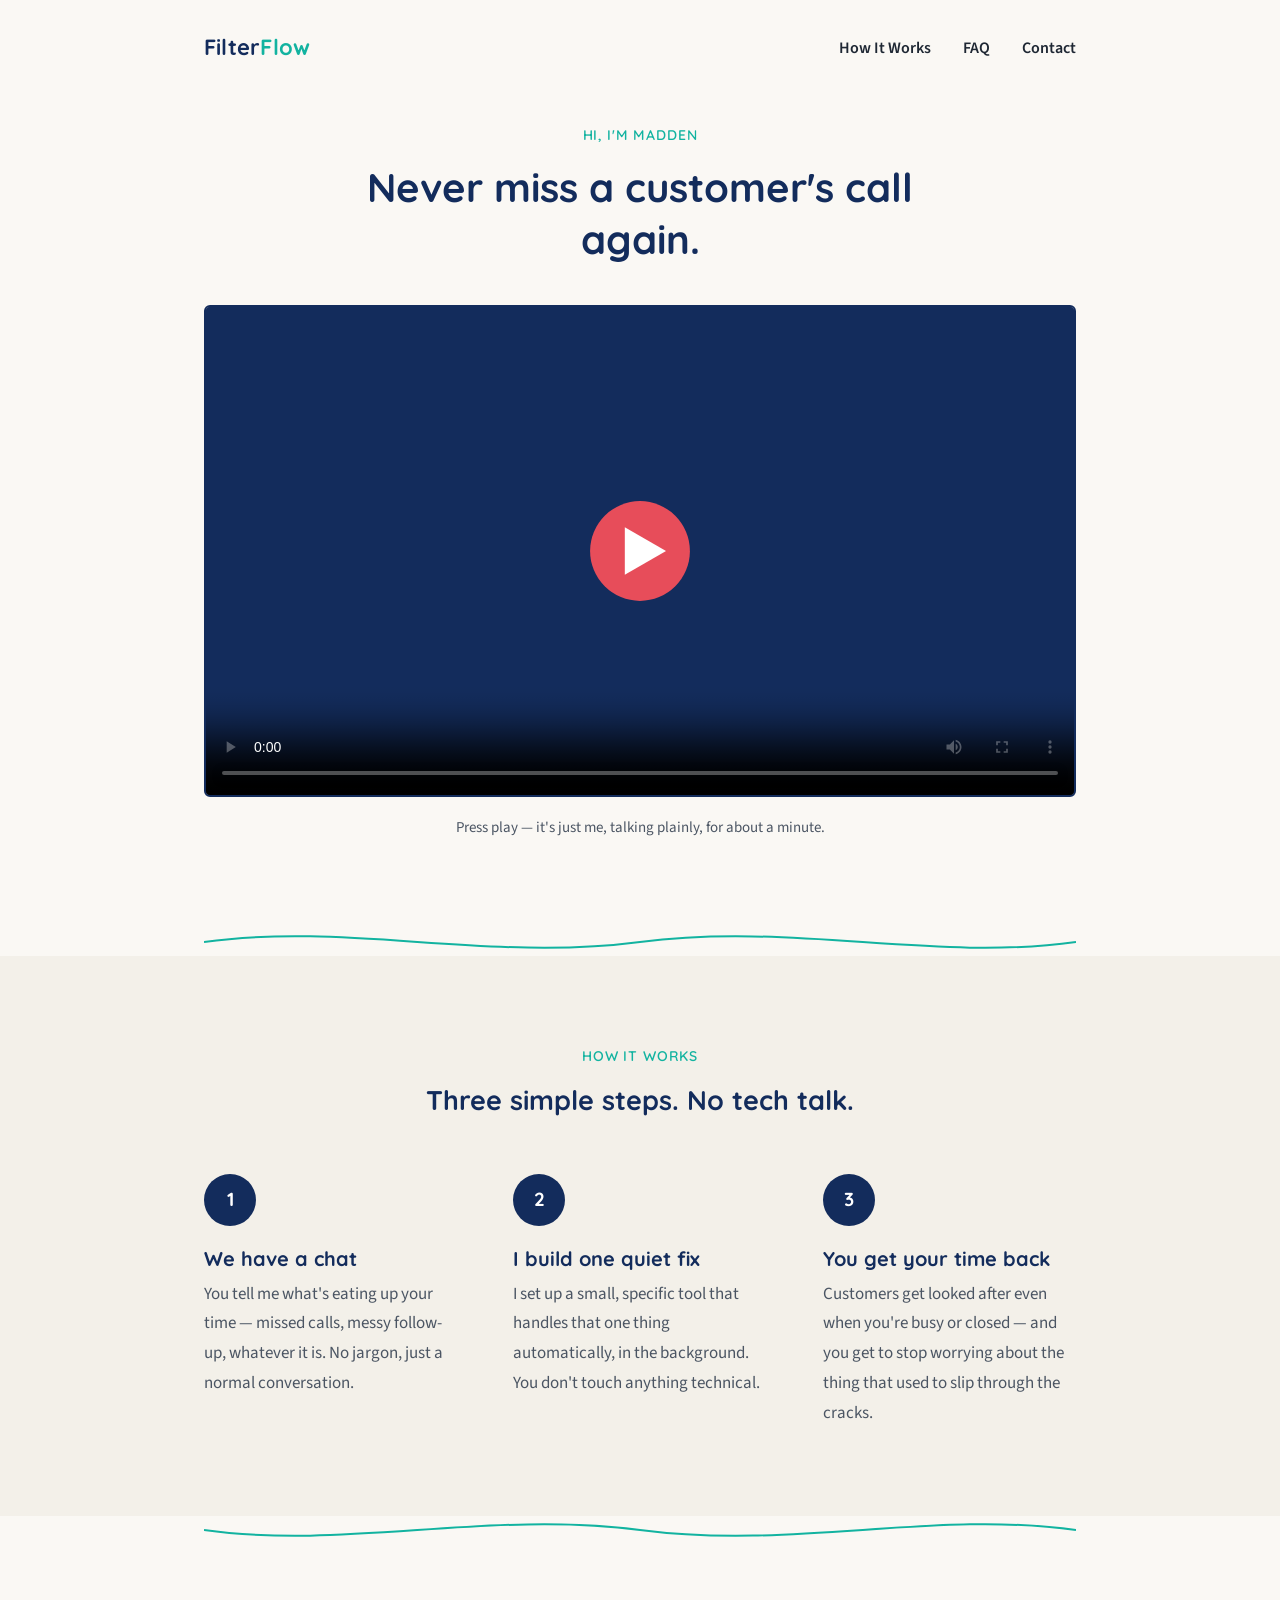
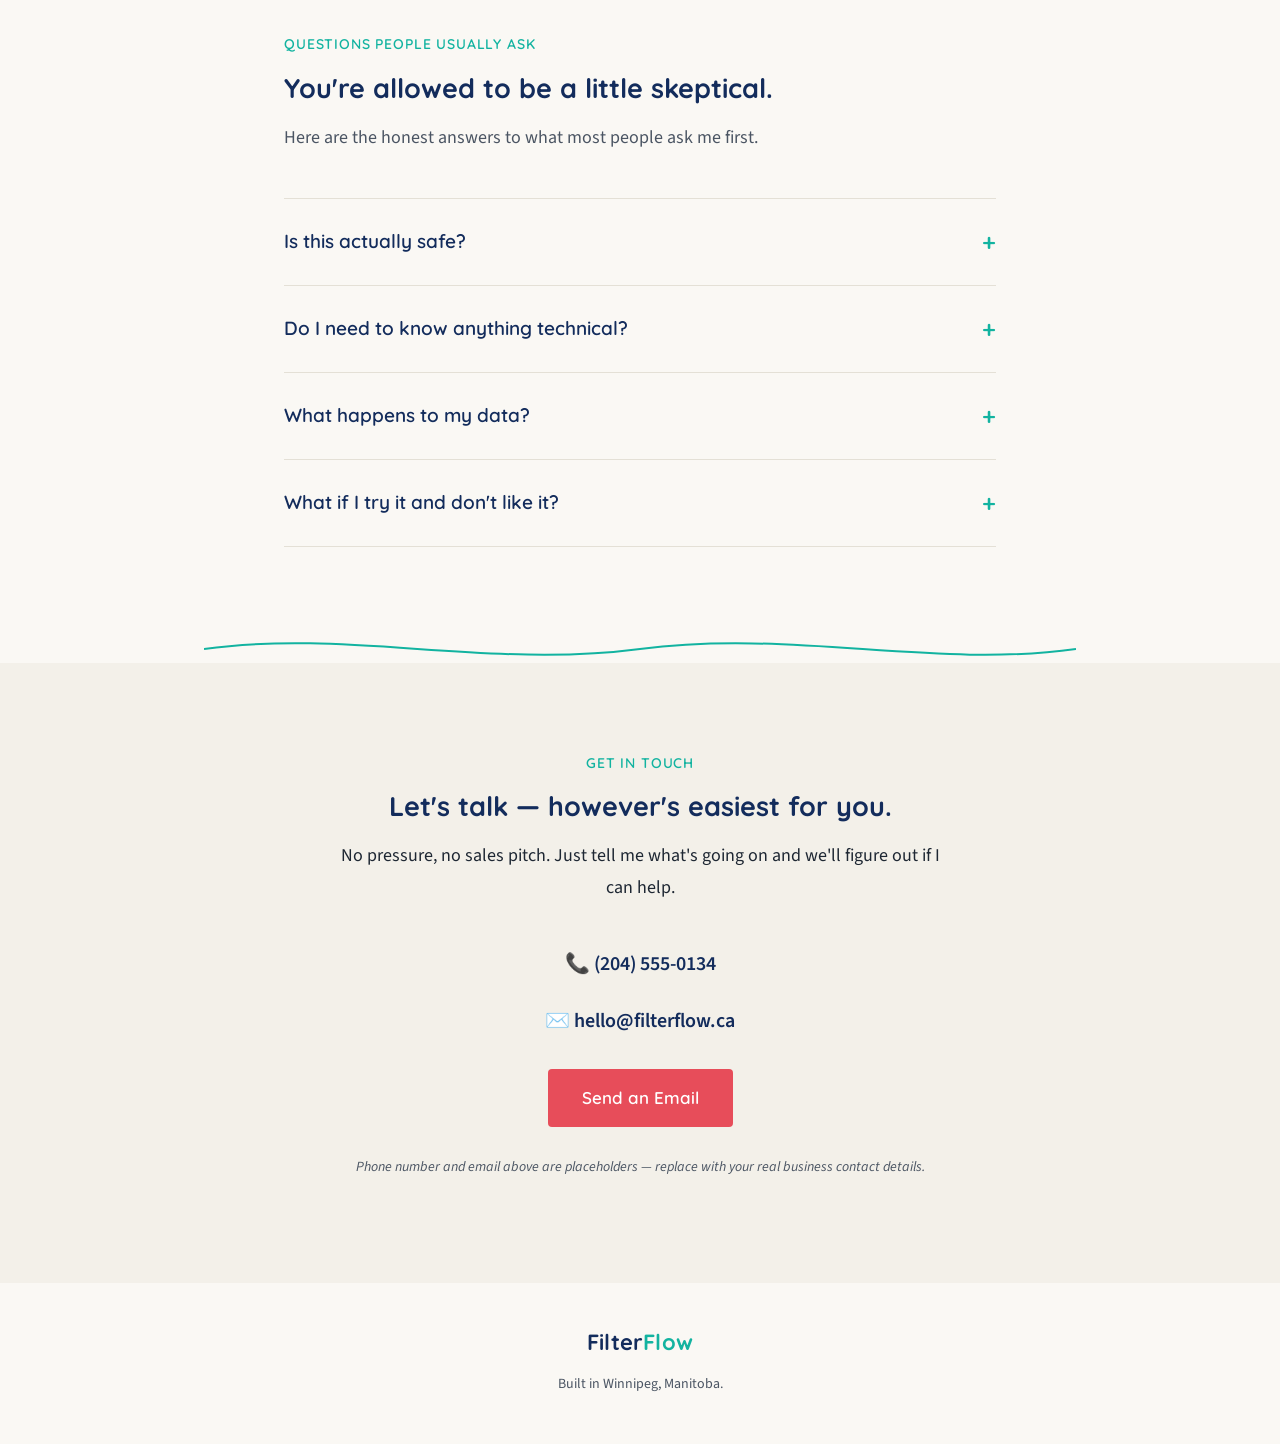
==== index.html @ ca83e56f "Add one-page FilterFlow site: calm, video-led hero, how-it-works, FAQ, contact Co-Authored-By: Claud" ====
<!doctype html>
<html lang="en">
<head>
<meta charset="UTF-8" />
<meta name="viewport" content="width=device-width, initial-scale=1.0" />
<title>FilterFlow — Simple help for busy small businesses</title>
<meta name="description" content="FilterFlow helps small local businesses stop missing calls and messages, without needing to know anything technical." />

<link rel="preconnect" href="https://fonts.googleapis.com">
<link rel="preconnect" href="https://fonts.gstatic.com" crossorigin>
<link href="https://fonts.googleapis.com/css2?family=Quicksand:wght@500;600;700&family=Source+Sans+3:wght@400;600&display=swap" rel="stylesheet">

<style>
  :root {
    --navy: #132C5C;
    --teal: #12B3A0;
    --coral: #E74D5A;
    --paper: #FAF8F4;
    --paper-alt: #F3F0E9;
    --ink: #1E2733;
    --ink-soft: #4B5563;
    --border: #E4E0D6;
    --max: 760px;
    --max-wide: 920px;
  }

  * { box-sizing: border-box; }

  html { scroll-behavior: smooth; }

  body {
    margin: 0;
    background: var(--paper);
    color: var(--ink);
    font-family: 'Source Sans 3', sans-serif;
    font-size: 18px;
    line-height: 1.75;
    -webkit-font-smoothing: antialiased;
  }

  h1, h2, h3 {
    font-family: 'Quicksand', sans-serif;
    color: var(--navy);
    margin: 0 0 0.6em 0;
    line-height: 1.3;
  }

  p { margin: 0 0 1.1em 0; max-width: 620px; }

  a { color: var(--teal); text-decoration: none; }
  a:hover { text-decoration: underline; }

  img, video { max-width: 100%; display: block; }

  /* ---------- Layout helpers ---------- */

  .wrap {
    max-width: var(--max);
    margin: 0 auto;
    padding: 0 24px;
  }

  .wrap-wide {
    max-width: var(--max-wide);
    margin: 0 auto;
    padding: 0 24px;
  }

  section {
    padding: 88px 0;
  }

  .center { text-align: center; }
  .center p { margin-left: auto; margin-right: auto; }

  .kicker {
    font-family: 'Quicksand', sans-serif;
    font-weight: 600;
    letter-spacing: 0.06em;
    text-transform: uppercase;
    font-size: 14px;
    color: var(--teal);
    margin-bottom: 14px;
    display: block;
  }

  /* ---------- Divider motif: a thin flowing line, echoing the brand ---------- */

  .flow-divider {
    display: block;
    width: 100%;
    height: 28px;
    margin: 0;
  }

  /* ---------- Header / Nav ---------- */

  header {
    padding: 28px 0 0;
  }

  .nav-row {
    display: flex;
    align-items: center;
    justify-content: space-between;
    flex-wrap: wrap;
    gap: 16px;
    max-width: var(--max-wide);
    margin: 0 auto;
    padding: 0 24px;
  }

  .wordmark {
    font-family: 'Quicksand', sans-serif;
    font-weight: 700;
    font-size: 22px;
    letter-spacing: 0.01em;
  }
  .wordmark span:first-child { color: var(--navy); }
  .wordmark span:last-child { color: var(--teal); }

  nav ul {
    list-style: none;
    display: flex;
    gap: 32px;
    margin: 0;
    padding: 0;
    flex-wrap: wrap;
  }

  nav a {
    color: var(--ink);
    font-weight: 600;
    font-size: 16px;
  }
  nav a:hover { color: var(--teal); text-decoration: none; }

  /* ---------- Hero ---------- */

  .hero {
    padding-top: 56px;
    padding-bottom: 70px;
  }

  .hero .kicker { display: block; text-align: center; }

  .hero h1 {
    text-align: center;
    font-size: 40px;
    max-width: 640px;
    margin: 0 auto 40px;
  }

  .video-frame {
    max-width: var(--max-wide);
    margin: 0 auto;
    border: 2px solid var(--navy);
    border-radius: 6px;
    overflow: hidden;
    background: var(--navy);
  }

  .video-frame video {
    width: 100%;
    aspect-ratio: 16 / 9;
    background: var(--navy);
    display: block;
  }

  .video-caption {
    text-align: center;
    font-size: 15px;
    color: var(--ink-soft);
    margin-top: 18px;
  }

  /* ---------- How it works ---------- */

  .steps {
    display: flex;
    gap: 56px;
    margin-top: 56px;
    flex-wrap: wrap;
    justify-content: center;
  }

  .step {
    flex: 1 1 220px;
    max-width: 260px;
    text-align: left;
  }

  .step-num {
    width: 52px;
    height: 52px;
    border-radius: 50%;
    background: var(--navy);
    color: #fff;
    font-family: 'Quicksand', sans-serif;
    font-weight: 700;
    font-size: 19px;
    display: flex;
    align-items: center;
    justify-content: center;
    margin-bottom: 20px;
  }

  .step h3 {
    font-size: 20px;
    margin-bottom: 8px;
  }

  .step p {
    font-size: 17px;
    color: var(--ink-soft);
    margin: 0;
  }

  /* ---------- FAQ ---------- */

  .faq-list {
    margin-top: 44px;
  }

  details {
    border-bottom: 1px solid var(--border);
    padding: 22px 0;
  }

  details:first-child {
    border-top: 1px solid var(--border);
  }

  summary {
    font-family: 'Quicksand', sans-serif;
    font-weight: 600;
    font-size: 19px;
    color: var(--navy);
    cursor: pointer;
    list-style: none;
    display: flex;
    align-items: center;
    justify-content: space-between;
    gap: 16px;
  }

  summary::-webkit-details-marker { display: none; }

  summary .plus {
    font-size: 24px;
    color: var(--teal);
    font-weight: 600;
    flex-shrink: 0;
    transition: transform 0.2s ease;
  }

  details[open] summary .plus { transform: rotate(45deg); }

  details p {
    margin-top: 14px;
    color: var(--ink-soft);
    max-width: 640px;
  }

  /* ---------- Contact ---------- */

  .contact-box {
    margin-top: 44px;
    display: flex;
    flex-direction: column;
    gap: 22px;
    align-items: center;
    text-align: center;
  }

  .contact-line {
    font-size: 20px;
    font-weight: 600;
    color: var(--navy);
  }

  .contact-line a { color: var(--navy); }
  .contact-line a:hover { color: var(--teal); }

  .btn {
    display: inline-block;
    background: var(--coral);
    color: #fff;
    font-family: 'Quicksand', sans-serif;
    font-weight: 600;
    font-size: 17px;
    padding: 14px 34px;
    border-radius: 4px;
    margin-top: 8px;
  }
  .btn:hover {
    background: #d43e4e;
    text-decoration: none;
  }

  .placeholder-note {
    font-size: 14px;
    color: var(--ink-soft);
    margin-top: 6px;
    font-style: italic;
  }

  /* ---------- Section background alternation (subtle, flat, no shadow) ---------- */

  .bg-alt { background: var(--paper-alt); }

  /* ---------- Footer ---------- */

  footer {
    padding: 40px 0 48px;
    text-align: center;
    font-size: 14px;
    color: var(--ink-soft);
  }

  /* ---------- Responsive ---------- */

  @media (max-width: 640px) {
    section { padding: 64px 0; }
    .hero h1 { font-size: 30px; }
    .steps { gap: 40px; }
    body { font-size: 17px; }
  }
</style>
</head>
<body>

<header>
  <div class="nav-row">
    <div class="wordmark"><span>Filter</span><span>Flow</span></div>
    <nav aria-label="Main">
      <ul>
        <li><a href="#how-it-works">How It Works</a></li>
        <li><a href="#faq">FAQ</a></li>
        <li><a href="#contact">Contact</a></li>
      </ul>
    </nav>
  </div>
</header>

<!-- ============ HERO ============ -->
<section class="hero">
  <div class="wrap-wide center">
    <span class="kicker">Hi, I'm Madden</span>
    <h1>Never miss a customer's call again.</h1>

    <div class="video-frame">
      <!--
        PLACEHOLDER VIDEO — replace src="" below with your real video file
        (or an embed) once it's ready. User-initiated only: controls are on,
        autoplay is intentionally left off per the brief.
      -->
      <video controls preload="metadata" poster="data:image/svg+xml,%3Csvg xmlns='http://www.w3.org/2000/svg' width='800' height='450' viewBox='0 0 800 450'%3E%3Crect width='800' height='450' fill='%23132C5C'/%3E%3Ccircle cx='400' cy='225' r='46' fill='%23E74D5A'/%3E%3Cpolygon points='386,203 386,247 424,225' fill='white'/%3E%3C/svg%3E">
        <source src="" type="video/mp4">
        Your browser doesn't support embedded video — you can still reach us using the contact info below.
      </video>
    </div>
    <p class="video-caption">Press play — it's just me, talking plainly, for about a minute.</p>
  </div>
</section>

<div class="wrap-wide">
  <svg class="flow-divider" viewBox="0 0 920 28" preserveAspectRatio="none" aria-hidden="true">
    <path d="M0,14 C 150,-6 300,34 460,14 C 620,-6 770,34 920,14" fill="none" stroke="#12B3A0" stroke-width="2"/>
  </svg>
</div>

<!-- ============ HOW IT WORKS ============ -->
<section id="how-it-works" class="bg-alt">
  <div class="wrap center">
    <span class="kicker">How It Works</span>
    <h2>Three simple steps. No tech talk.</h2>
  </div>

  <div class="wrap-wide">
    <div class="steps">
      <div class="step">
        <div class="step-num">1</div>
        <h3>We have a chat</h3>
        <p>You tell me what's eating up your time — missed calls, messy follow-up, whatever it is. No jargon, just a normal conversation.</p>
      </div>
      <div class="step">
        <div class="step-num">2</div>
        <h3>I build one quiet fix</h3>
        <p>I set up a small, specific tool that handles that one thing automatically, in the background. You don't touch anything technical.</p>
      </div>
      <div class="step">
        <div class="step-num">3</div>
        <h3>You get your time back</h3>
        <p>Customers get looked after even when you're busy or closed — and you get to stop worrying about the thing that used to slip through the cracks.</p>
      </div>
    </div>
  </div>
</section>

<div class="wrap-wide">
  <svg class="flow-divider" viewBox="0 0 920 28" preserveAspectRatio="none" aria-hidden="true">
    <path d="M0,14 C 150,34 300,-6 460,14 C 620,34 770,-6 920,14" fill="none" stroke="#12B3A0" stroke-width="2"/>
  </svg>
</div>

<!-- ============ FAQ ============ -->
<section id="faq">
  <div class="wrap">
    <span class="kicker">Questions People Usually Ask</span>
    <h2>You're allowed to be a little skeptical.</h2>
    <p style="color: var(--ink-soft);">Here are the honest answers to what most people ask me first.</p>

    <div class="faq-list">
      <details>
        <summary>Is this actually safe?<span class="plus">+</span></summary>
        <p>Yes. Anything that connects to one of your accounts uses that company's own official login screen — the same one you'd see anywhere else. I never see or hold your password, and you can disconnect it yourself, anytime, with one click.</p>
      </details>

      <details>
        <summary>Do I need to know anything technical?<span class="plus">+</span></summary>
        <p>No. You won't need to learn any new software or touch a single setting after we set things up. If anything ever needs your attention, I'll explain it in plain language — no acronyms, no assumed knowledge.</p>
      </details>

      <details>
        <summary>What happens to my data?<span class="plus">+</span></summary>
        <p>Whatever we set up only ever looks at the one thing it's built for — like a single inbox folder or a call log — never your whole account or unrelated files. Before we connect anything, we'll look at exactly what it's asking for permission to do, together.</p>
      </details>

      <details>
        <summary>What if I try it and don't like it?<span class="plus">+</span></summary>
        <p>Then we turn it off. Nothing here locks you in, and disconnecting anything is always just as easy as connecting it was in the first place.</p>
      </details>
    </div>
  </div>
</section>

<div class="wrap-wide">
  <svg class="flow-divider" viewBox="0 0 920 28" preserveAspectRatio="none" aria-hidden="true">
    <path d="M0,14 C 150,-6 300,34 460,14 C 620,-6 770,34 920,14" fill="none" stroke="#12B3A0" stroke-width="2"/>
  </svg>
</div>

<!-- ============ CONTACT ============ -->
<section id="contact" class="bg-alt">
  <div class="wrap center">
    <span class="kicker">Get In Touch</span>
    <h2>Let's talk — however's easiest for you.</h2>
    <p style="margin-left:auto;margin-right:auto;">No pressure, no sales pitch. Just tell me what's going on and we'll figure out if I can help.</p>

    <div class="contact-box">
      <!-- PLACEHOLDER CONTACT INFO — swap for your real business email/phone before publishing -->
      <div class="contact-line">📞 <a href="tel:+12045550134">(204) 555-0134</a></div>
      <div class="contact-line">✉️ <a href="mailto:hello@filterflow.ca">hello@filterflow.ca</a></div>

      <a class="btn" href="mailto:hello@filterflow.ca">Send an Email</a>
      <p class="placeholder-note">Phone number and email above are placeholders — replace with your real business contact details.</p>
    </div>
  </div>
</section>

<footer>
  <div class="wordmark" style="justify-content:center; display:inline-flex;"><span>Filter</span><span>Flow</span></div>
  <p style="max-width:none; margin: 10px 0 0;">Built in Winnipeg, Manitoba.</p>
</footer>

</body>
</html>
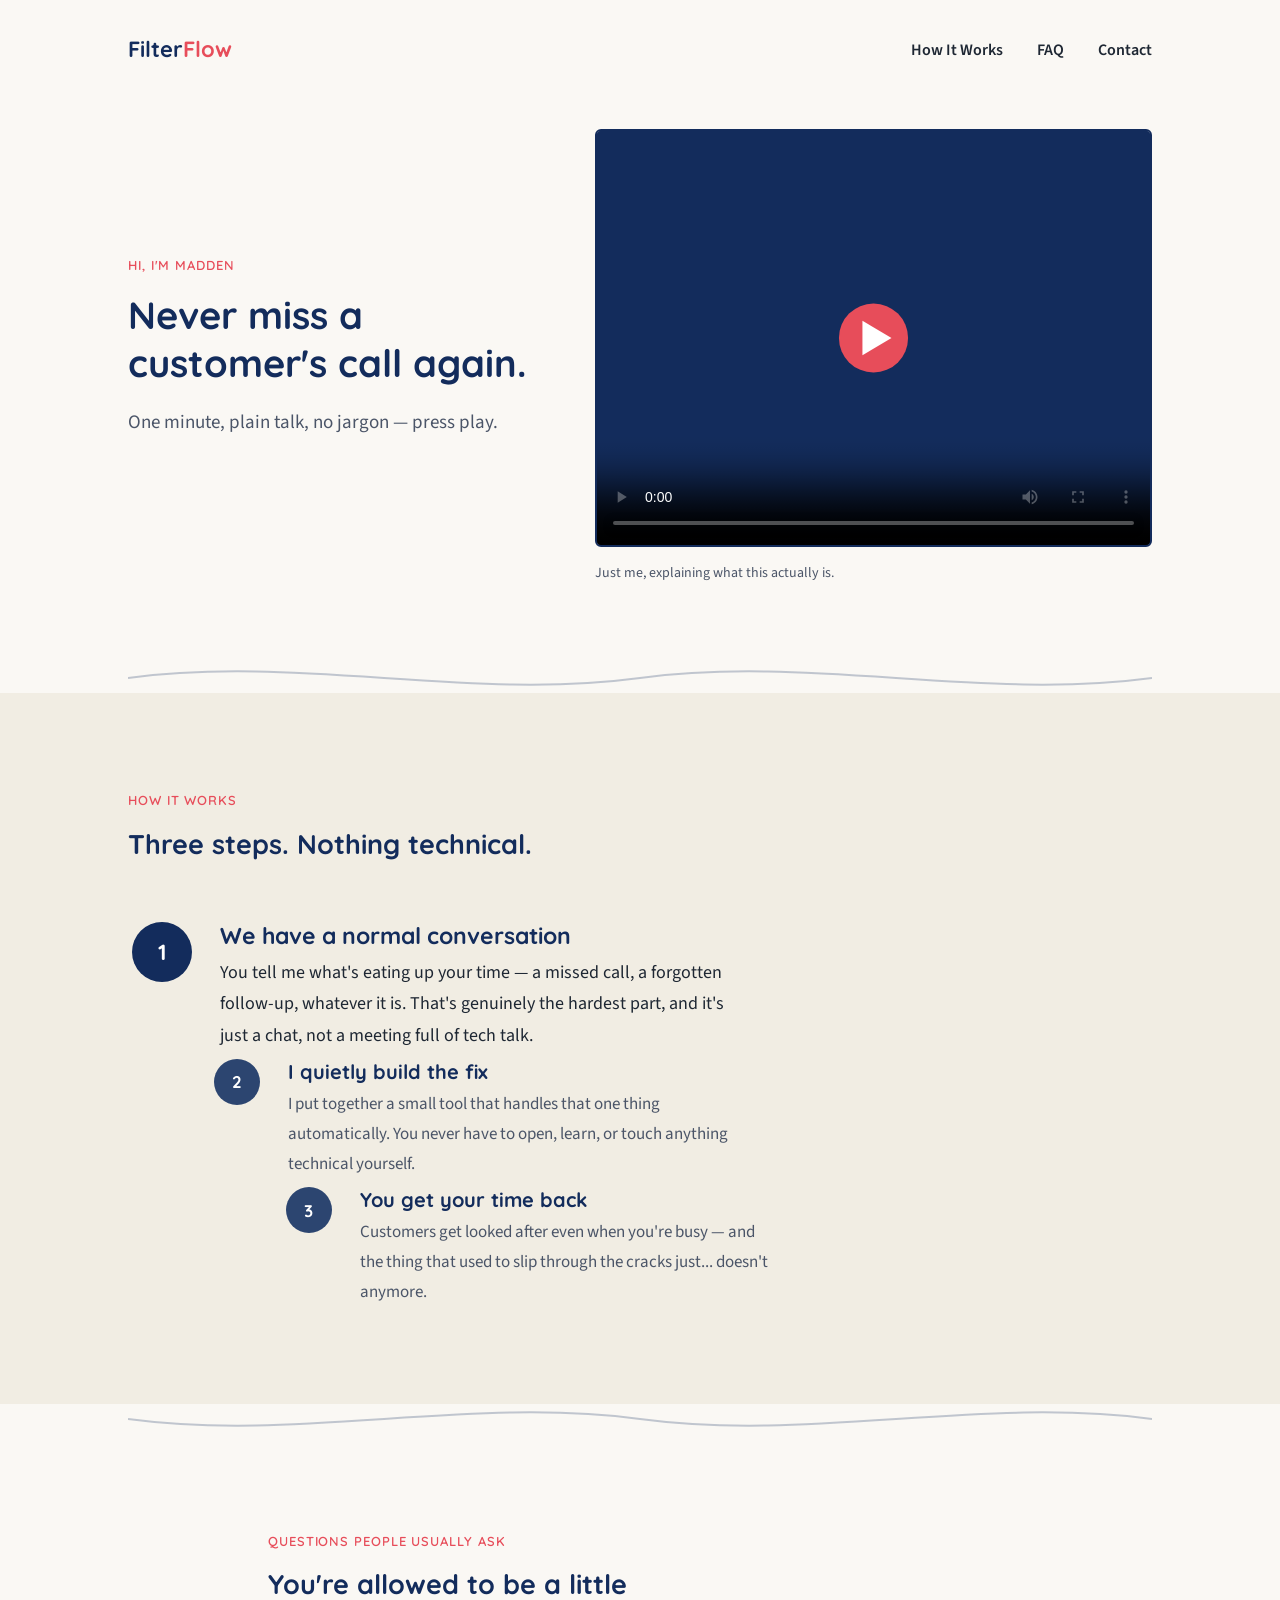
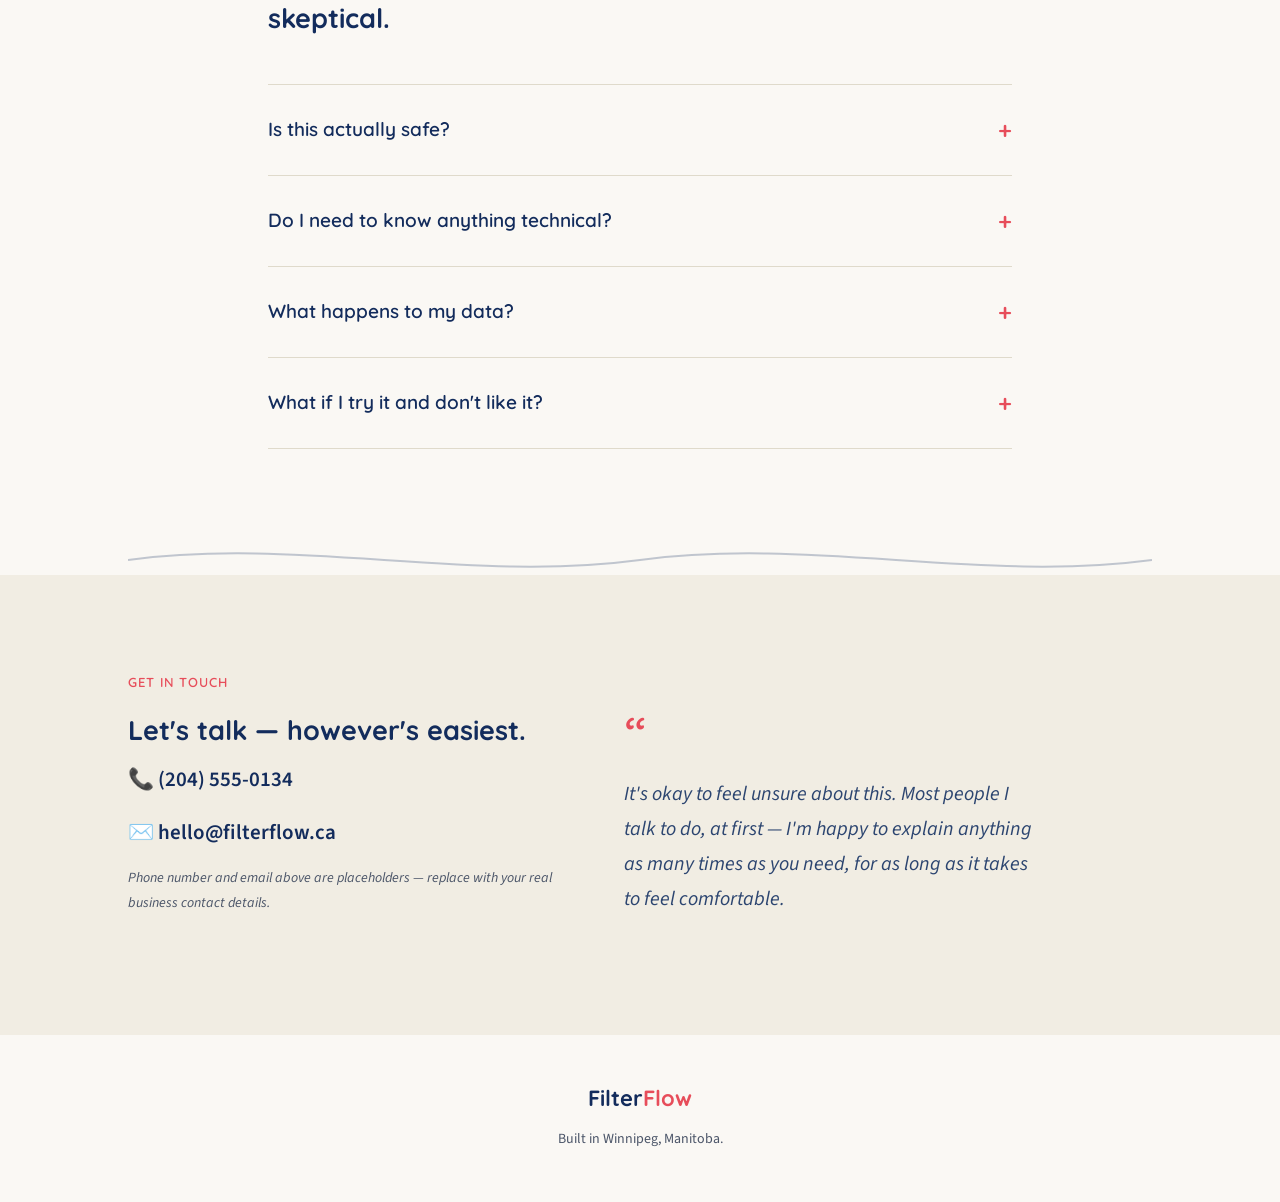
==== commit 847c76fa: "Rebuild FilterFlow site with asymmetric layout per revised design brief - Two-column asymmetric hero" ====
--- a/index.html
+++ b/index.html
@@ -8,24 +8,22 @@
 
 <link rel="preconnect" href="https://fonts.googleapis.com">
 <link rel="preconnect" href="https://fonts.gstatic.com" crossorigin>
-<link href="https://fonts.googleapis.com/css2?family=Quicksand:wght@500;600;700&family=Source+Sans+3:wght@400;600&display=swap" rel="stylesheet">
+<link href="https://fonts.googleapis.com/css2?family=Quicksand:wght@500;600;700&family=Source+Sans+3:ital,wght@0,400;0,600;1,400&display=swap" rel="stylesheet">
 
 <style>
   :root {
     --navy: #132C5C;
-    --teal: #12B3A0;
+    --navy-soft: #2C4570;
     --coral: #E74D5A;
     --paper: #FAF8F4;
-    --paper-alt: #F3F0E9;
+    --paper-alt: #F1EDE3;
     --ink: #1E2733;
-    --ink-soft: #4B5563;
-    --border: #E4E0D6;
-    --max: 760px;
-    --max-wide: 920px;
+    --ink-soft: #4B5568;
+    --border: #DFDACB;
+    --max: 1080px;
   }
 
   * { box-sizing: border-box; }
-
   html { scroll-behavior: smooth; }
 
   body {
@@ -35,125 +33,98 @@
     font-family: 'Source Sans 3', sans-serif;
     font-size: 18px;
     line-height: 1.75;
-    -webkit-font-smoothing: antialiased;
   }
 
   h1, h2, h3 {
     font-family: 'Quicksand', sans-serif;
     color: var(--navy);
-    margin: 0 0 0.6em 0;
-    line-height: 1.3;
-  }
-
-  p { margin: 0 0 1.1em 0; max-width: 620px; }
-
-  a { color: var(--teal); text-decoration: none; }
-  a:hover { text-decoration: underline; }
-
+    margin: 0 0 0.5em 0;
+    line-height: 1.25;
+  }
+
+  p { margin: 0 0 1.1em 0; }
+  a { color: var(--navy); text-decoration: none; }
+  a:hover { color: var(--coral); }
   img, video { max-width: 100%; display: block; }
 
-  /* ---------- Layout helpers ---------- */
-
-  .wrap {
-    max-width: var(--max);
-    margin: 0 auto;
-    padding: 0 24px;
-  }
-
-  .wrap-wide {
-    max-width: var(--max-wide);
-    margin: 0 auto;
-    padding: 0 24px;
-  }
-
-  section {
-    padding: 88px 0;
-  }
-
-  .center { text-align: center; }
-  .center p { margin-left: auto; margin-right: auto; }
+  .wrap { max-width: var(--max); margin: 0 auto; padding: 0 28px; }
+
+  section { padding: 96px 0; }
+  .bg-alt { background: var(--paper-alt); }
 
   .kicker {
     font-family: 'Quicksand', sans-serif;
     font-weight: 600;
-    letter-spacing: 0.06em;
+    letter-spacing: 0.07em;
     text-transform: uppercase;
-    font-size: 14px;
-    color: var(--teal);
-    margin-bottom: 14px;
+    font-size: 13px;
+    color: var(--coral);
+    margin-bottom: 16px;
     display: block;
   }
 
-  /* ---------- Divider motif: a thin flowing line, echoing the brand ---------- */
-
+  /* ---------- Flowing-line divider motif ---------- */
   .flow-divider {
     display: block;
     width: 100%;
-    height: 28px;
-    margin: 0;
-  }
-
-  /* ---------- Header / Nav ---------- */
-
-  header {
-    padding: 28px 0 0;
-  }
+    height: 30px;
+  }
+
+  /* ---------- Header ---------- */
+  header { padding: 30px 0 0; }
 
   .nav-row {
+    max-width: var(--max);
+    margin: 0 auto;
+    padding: 0 28px;
     display: flex;
     align-items: center;
     justify-content: space-between;
     flex-wrap: wrap;
     gap: 16px;
-    max-width: var(--max-wide);
-    margin: 0 auto;
-    padding: 0 24px;
   }
 
   .wordmark {
     font-family: 'Quicksand', sans-serif;
     font-weight: 700;
     font-size: 22px;
-    letter-spacing: 0.01em;
-  }
-  .wordmark span:first-child { color: var(--navy); }
-  .wordmark span:last-child { color: var(--teal); }
+    color: var(--navy);
+  }
+  .wordmark span { color: var(--coral); }
 
   nav ul {
     list-style: none;
     display: flex;
-    gap: 32px;
+    gap: 34px;
     margin: 0;
     padding: 0;
     flex-wrap: wrap;
   }
-
-  nav a {
-    color: var(--ink);
-    font-weight: 600;
-    font-size: 16px;
-  }
-  nav a:hover { color: var(--teal); text-decoration: none; }
-
-  /* ---------- Hero ---------- */
-
-  .hero {
-    padding-top: 56px;
-    padding-bottom: 70px;
-  }
-
-  .hero .kicker { display: block; text-align: center; }
-
-  .hero h1 {
-    text-align: center;
-    font-size: 40px;
-    max-width: 640px;
-    margin: 0 auto 40px;
+  nav a { font-weight: 600; font-size: 16px; color: var(--ink); }
+  nav a:hover { color: var(--coral); }
+
+  /* ---------- HERO: asymmetric two-column ---------- */
+  .hero { padding: 60px 0 78px; }
+
+  .hero-grid {
+    display: grid;
+    grid-template-columns: 0.85fr 1.15fr;
+    gap: 56px;
+    align-items: center;
+  }
+
+  .hero-text h1 {
+    font-size: 38px;
+    max-width: 460px;
+  }
+
+  .hero-text .intro {
+    font-size: 19px;
+    color: var(--ink-soft);
+    max-width: 380px;
   }
 
   .video-frame {
-    max-width: var(--max-wide);
-    margin: 0 auto;
     border: 2px solid var(--navy);
     border-radius: 6px;
     overflow: hidden;
@@ -162,74 +133,84 @@
 
   .video-frame video {
     width: 100%;
-    aspect-ratio: 16 / 9;
+    aspect-ratio: 4 / 3;
     background: var(--navy);
     display: block;
   }
 
   .video-caption {
-    text-align: center;
-    font-size: 15px;
+    font-size: 14px;
     color: var(--ink-soft);
-    margin-top: 18px;
-  }
-
-  /* ---------- How it works ---------- */
-
-  .steps {
+    margin-top: 14px;
+    margin-bottom: 0;
+  }
+
+  /* ---------- HOW IT WORKS: staggered, unequal weight ---------- */
+  .how-heading { max-width: 480px; }
+
+  .steps { margin-top: 60px; }
+
+  .step {
     display: flex;
-    gap: 56px;
-    margin-top: 56px;
-    flex-wrap: wrap;
-    justify-content: center;
-  }
-
-  .step {
-    flex: 1 1 220px;
-    max-width: 260px;
-    text-align: left;
+    gap: 28px;
+    position: relative;
+    padding-left: 4px;
+  }
+
+  .step + .step { margin-top: 8px; }
+
+  .step-line {
+    position: absolute;
+    left: 29px;
+    top: 66px;
+    bottom: -8px;
+    width: 2px;
+    background: var(--border);
   }
 
   .step-num {
-    width: 52px;
-    height: 52px;
+    flex-shrink: 0;
     border-radius: 50%;
     background: var(--navy);
     color: #fff;
     font-family: 'Quicksand', sans-serif;
     font-weight: 700;
-    font-size: 19px;
     display: flex;
     align-items: center;
     justify-content: center;
-    margin-bottom: 20px;
-  }
-
-  .step h3 {
-    font-size: 20px;
-    margin-bottom: 8px;
-  }
-
-  .step p {
-    font-size: 17px;
-    color: var(--ink-soft);
-    margin: 0;
-  }
+  }
+
+  /* Step 1 gets more visual weight: bigger circle, bigger text, no indent */
+  .step.step-1 { margin-left: 0; }
+  .step.step-1 .step-num { width: 60px; height: 60px; font-size: 22px; }
+  .step.step-1 h3 { font-size: 23px; }
+  .step.step-1 p { font-size: 18px; max-width: 520px; }
+
+  /* Steps 2 & 3 progressively indented + smaller = staggered, secondary */
+  .step.step-2 { margin-left: 8%; }
+  .step.step-2 .step-num { width: 46px; height: 46px; font-size: 17px; background: var(--navy-soft); }
+  .step.step-2 h3 { font-size: 20px; }
+  .step.step-2 p { font-size: 17px; max-width: 440px; color: var(--ink-soft); }
+
+  .step.step-3 { margin-left: 15%; }
+  .step.step-3 .step-num { width: 46px; height: 46px; font-size: 17px; background: var(--navy-soft); }
+  .step.step-3 h3 { font-size: 20px; }
+  .step.step-3 p { max-width: 420px; font-size: 17px; color: var(--ink-soft); }
+
+  .step h3 { margin-bottom: 6px; }
+  .step p { margin: 0; }
 
   /* ---------- FAQ ---------- */
-
-  .faq-list {
-    margin-top: 44px;
-  }
+  .faq-section .wrap { max-width: 800px; }
+  .faq-heading { max-width: 460px; }
+
+  .faq-list { margin-top: 48px; }
 
   details {
     border-bottom: 1px solid var(--border);
-    padding: 22px 0;
-  }
-
-  details:first-child {
-    border-top: 1px solid var(--border);
-  }
+    padding: 24px 0;
+  }
+  details:first-of-type { border-top: 1px solid var(--border); }
 
   summary {
     font-family: 'Quicksand', sans-serif;
@@ -241,90 +222,94 @@
     display: flex;
     align-items: center;
     justify-content: space-between;
-    gap: 16px;
-  }
-
+    gap: 20px;
+  }
   summary::-webkit-details-marker { display: none; }
 
   summary .plus {
     font-size: 24px;
-    color: var(--teal);
+    color: var(--coral);
     font-weight: 600;
     flex-shrink: 0;
     transition: transform 0.2s ease;
   }
-
   details[open] summary .plus { transform: rotate(45deg); }
 
   details p {
-    margin-top: 14px;
+    margin-top: 16px;
     color: var(--ink-soft);
-    max-width: 640px;
-  }
-
-  /* ---------- Contact ---------- */
-
-  .contact-box {
-    margin-top: 44px;
-    display: flex;
-    flex-direction: column;
-    gap: 22px;
-    align-items: center;
-    text-align: center;
-  }
+    max-width: 620px;
+  }
+
+  /* ---------- CONTACT: asymmetric two-column ---------- */
+  .contact-grid {
+    display: grid;
+    grid-template-columns: 0.9fr 1.1fr;
+    gap: 64px;
+    align-items: start;
+  }
+
+  .contact-info .kicker { margin-bottom: 20px; }
 
   .contact-line {
-    font-size: 20px;
+    font-size: 21px;
     font-weight: 600;
     color: var(--navy);
-  }
-
+    margin-bottom: 16px;
+  }
   .contact-line a { color: var(--navy); }
-  .contact-line a:hover { color: var(--teal); }
-
-  .btn {
-    display: inline-block;
-    background: var(--coral);
-    color: #fff;
-    font-family: 'Quicksand', sans-serif;
-    font-weight: 600;
-    font-size: 17px;
-    padding: 14px 34px;
-    border-radius: 4px;
-    margin-top: 8px;
-  }
-  .btn:hover {
-    background: #d43e4e;
-    text-decoration: none;
-  }
+  .contact-line a:hover { color: var(--coral); }
 
   .placeholder-note {
     font-size: 14px;
     color: var(--ink-soft);
-    margin-top: 6px;
     font-style: italic;
-  }
-
-  /* ---------- Section background alternation (subtle, flat, no shadow) ---------- */
-
-  .bg-alt { background: var(--paper-alt); }
+    margin-top: 10px;
+  }
+
+  .closing-note {
+    padding-top: 36px;
+  }
+
+  .quote-mark {
+    font-family: 'Quicksand', sans-serif;
+    font-size: 64px;
+    color: var(--coral);
+    line-height: 1;
+    display: block;
+    margin-bottom: 6px;
+  }
+
+  .closing-note p {
+    font-size: 20px;
+    font-style: italic;
+    color: var(--navy-soft);
+    max-width: 420px;
+  }
 
   /* ---------- Footer ---------- */
-
   footer {
-    padding: 40px 0 48px;
+    padding: 44px 0 50px;
     text-align: center;
     font-size: 14px;
     color: var(--ink-soft);
   }
 
   /* ---------- Responsive ---------- */
-
-  @media (max-width: 640px) {
+  @media (max-width: 860px) {
+    .hero-grid { grid-template-columns: 1fr; gap: 40px; }
+    .hero-text h1, .hero-text .intro { max-width: none; }
+    .contact-grid { grid-template-columns: 1fr; gap: 40px; }
+    .step.step-2 { margin-left: 4%; }
+    .step.step-3 { margin-left: 8%; }
+  }
+
+  @media (max-width: 560px) {
     section { padding: 64px 0; }
-    .hero h1 { font-size: 30px; }
-    .steps { gap: 40px; }
     body { font-size: 17px; }
+    .hero-text h1 { font-size: 30px; }
+    .step { gap: 18px; }
+    .step.step-2, .step.step-3 { margin-left: 0; }
   }
 </style>
 </head>
@@ -332,7 +317,7 @@
 
 <header>
   <div class="nav-row">
-    <div class="wordmark"><span>Filter</span><span>Flow</span></div>
+    <div class="wordmark">Filter<span>Flow</span></div>
     <nav aria-label="Main">
       <ul>
         <li><a href="#how-it-works">How It Works</a></li>
@@ -343,73 +328,88 @@
   </div>
 </header>
 
-<!-- ============ HERO ============ -->
+<!-- ============ HERO — asymmetric two-column ============ -->
 <section class="hero">
-  <div class="wrap-wide center">
-    <span class="kicker">Hi, I'm Madden</span>
-    <h1>Never miss a customer's call again.</h1>
-
-    <div class="video-frame">
-      <!--
-        PLACEHOLDER VIDEO — replace src="" below with your real video file
-        (or an embed) once it's ready. User-initiated only: controls are on,
-        autoplay is intentionally left off per the brief.
-      -->
-      <video controls preload="metadata" poster="data:image/svg+xml,%3Csvg xmlns='http://www.w3.org/2000/svg' width='800' height='450' viewBox='0 0 800 450'%3E%3Crect width='800' height='450' fill='%23132C5C'/%3E%3Ccircle cx='400' cy='225' r='46' fill='%23E74D5A'/%3E%3Cpolygon points='386,203 386,247 424,225' fill='white'/%3E%3C/svg%3E">
-        <source src="" type="video/mp4">
-        Your browser doesn't support embedded video — you can still reach us using the contact info below.
-      </video>
-    </div>
-    <p class="video-caption">Press play — it's just me, talking plainly, for about a minute.</p>
+  <div class="wrap">
+    <div class="hero-grid">
+      <div class="hero-text">
+        <span class="kicker">Hi, I'm Madden</span>
+        <h1>Never miss a customer's call again.</h1>
+        <p class="intro">One minute, plain talk, no jargon — press play.</p>
+      </div>
+
+      <div class="hero-video">
+        <div class="video-frame">
+          <!--
+            PLACEHOLDER VIDEO — swap src="" for your real video file once
+            it's recorded. Autoplay intentionally left off; user must click play.
+          -->
+          <video controls preload="metadata" poster="data:image/svg+xml,%3Csvg xmlns='http://www.w3.org/2000/svg' width='800' height='600' viewBox='0 0 800 600'%3E%3Crect width='800' height='600' fill='%23132C5C'/%3E%3Ccircle cx='400' cy='300' r='50' fill='%23E74D5A'/%3E%3Cpolygon points='384,275 384,325 426,300' fill='white'/%3E%3C/svg%3E">
+            <source src="" type="video/mp4">
+            Your browser doesn't support embedded video — you can still reach us using the contact info below.
+          </video>
+        </div>
+        <p class="video-caption">Just me, explaining what this actually is.</p>
+      </div>
+    </div>
   </div>
 </section>
 
-<div class="wrap-wide">
-  <svg class="flow-divider" viewBox="0 0 920 28" preserveAspectRatio="none" aria-hidden="true">
-    <path d="M0,14 C 150,-6 300,34 460,14 C 620,-6 770,34 920,14" fill="none" stroke="#12B3A0" stroke-width="2"/>
+<div class="wrap">
+  <svg class="flow-divider" viewBox="0 0 1080 30" preserveAspectRatio="none" aria-hidden="true">
+    <path d="M0,15 C 180,-8 360,38 540,15 C 720,-8 900,38 1080,15" fill="none" stroke="#132C5C" stroke-opacity="0.25" stroke-width="2"/>
   </svg>
 </div>
 
-<!-- ============ HOW IT WORKS ============ -->
+<!-- ============ HOW IT WORKS — staggered, unequal weight ============ -->
 <section id="how-it-works" class="bg-alt">
-  <div class="wrap center">
-    <span class="kicker">How It Works</span>
-    <h2>Three simple steps. No tech talk.</h2>
-  </div>
-
-  <div class="wrap-wide">
+  <div class="wrap">
+    <div class="how-heading">
+      <span class="kicker">How It Works</span>
+      <h2>Three steps. Nothing technical.</h2>
+    </div>
+
     <div class="steps">
-      <div class="step">
+      <div class="step step-1">
         <div class="step-num">1</div>
-        <h3>We have a chat</h3>
-        <p>You tell me what's eating up your time — missed calls, messy follow-up, whatever it is. No jargon, just a normal conversation.</p>
-      </div>
-      <div class="step">
+        <div>
+          <h3>We have a normal conversation</h3>
+          <p>You tell me what's eating up your time — a missed call, a forgotten follow-up, whatever it is. That's genuinely the hardest part, and it's just a chat, not a meeting full of tech talk.</p>
+        </div>
+      </div>
+
+      <div class="step step-2">
         <div class="step-num">2</div>
-        <h3>I build one quiet fix</h3>
-        <p>I set up a small, specific tool that handles that one thing automatically, in the background. You don't touch anything technical.</p>
-      </div>
-      <div class="step">
+        <div>
+          <h3>I quietly build the fix</h3>
+          <p>I put together a small tool that handles that one thing automatically. You never have to open, learn, or touch anything technical yourself.</p>
+        </div>
+      </div>
+
+      <div class="step step-3">
         <div class="step-num">3</div>
-        <h3>You get your time back</h3>
-        <p>Customers get looked after even when you're busy or closed — and you get to stop worrying about the thing that used to slip through the cracks.</p>
+        <div>
+          <h3>You get your time back</h3>
+          <p>Customers get looked after even when you're busy — and the thing that used to slip through the cracks just... doesn't anymore.</p>
+        </div>
       </div>
     </div>
   </div>
 </section>
 
-<div class="wrap-wide">
-  <svg class="flow-divider" viewBox="0 0 920 28" preserveAspectRatio="none" aria-hidden="true">
-    <path d="M0,14 C 150,34 300,-6 460,14 C 620,34 770,-6 920,14" fill="none" stroke="#12B3A0" stroke-width="2"/>
+<div class="wrap">
+  <svg class="flow-divider" viewBox="0 0 1080 30" preserveAspectRatio="none" aria-hidden="true">
+    <path d="M0,15 C 180,38 360,-8 540,15 C 720,38 900,-8 1080,15" fill="none" stroke="#132C5C" stroke-opacity="0.25" stroke-width="2"/>
   </svg>
 </div>
 
 <!-- ============ FAQ ============ -->
-<section id="faq">
+<section id="faq" class="faq-section">
   <div class="wrap">
-    <span class="kicker">Questions People Usually Ask</span>
-    <h2>You're allowed to be a little skeptical.</h2>
-    <p style="color: var(--ink-soft);">Here are the honest answers to what most people ask me first.</p>
+    <div class="faq-heading">
+      <span class="kicker">Questions People Usually Ask</span>
+      <h2>You're allowed to be a little skeptical.</h2>
+    </div>
 
     <div class="faq-list">
       <details>
@@ -424,7 +424,7 @@
 
       <details>
         <summary>What happens to my data?<span class="plus">+</span></summary>
-        <p>Whatever we set up only ever looks at the one thing it's built for — like a single inbox folder or a call log — never your whole account or unrelated files. Before we connect anything, we'll look at exactly what it's asking for permission to do, together.</p>
+        <p>Whatever we set up only ever looks at the one thing it's built for — like a single inbox folder or a call log — never your whole account or unrelated files. Before we connect anything, we'll look at exactly what it's asking permission to do, together.</p>
       </details>
 
       <details>
@@ -435,33 +435,36 @@
   </div>
 </section>
 
-<div class="wrap-wide">
-  <svg class="flow-divider" viewBox="0 0 920 28" preserveAspectRatio="none" aria-hidden="true">
-    <path d="M0,14 C 150,-6 300,34 460,14 C 620,-6 770,34 920,14" fill="none" stroke="#12B3A0" stroke-width="2"/>
+<div class="wrap">
+  <svg class="flow-divider" viewBox="0 0 1080 30" preserveAspectRatio="none" aria-hidden="true">
+    <path d="M0,15 C 180,-8 360,38 540,15 C 720,-8 900,38 1080,15" fill="none" stroke="#132C5C" stroke-opacity="0.25" stroke-width="2"/>
   </svg>
 </div>
 
-<!-- ============ CONTACT ============ -->
+<!-- ============ CONTACT — asymmetric two-column ============ -->
 <section id="contact" class="bg-alt">
-  <div class="wrap center">
-    <span class="kicker">Get In Touch</span>
-    <h2>Let's talk — however's easiest for you.</h2>
-    <p style="margin-left:auto;margin-right:auto;">No pressure, no sales pitch. Just tell me what's going on and we'll figure out if I can help.</p>
-
-    <div class="contact-box">
-      <!-- PLACEHOLDER CONTACT INFO — swap for your real business email/phone before publishing -->
-      <div class="contact-line">📞 <a href="tel:+12045550134">(204) 555-0134</a></div>
-      <div class="contact-line">✉️ <a href="mailto:hello@filterflow.ca">hello@filterflow.ca</a></div>
-
-      <a class="btn" href="mailto:hello@filterflow.ca">Send an Email</a>
-      <p class="placeholder-note">Phone number and email above are placeholders — replace with your real business contact details.</p>
+  <div class="wrap">
+    <div class="contact-grid">
+      <div class="contact-info">
+        <span class="kicker">Get In Touch</span>
+        <h2>Let's talk — however's easiest.</h2>
+        <!-- PLACEHOLDER CONTACT INFO — swap for your real business email/phone before publishing -->
+        <div class="contact-line">📞 <a href="tel:+12045550134">(204) 555-0134</a></div>
+        <div class="contact-line">✉️ <a href="mailto:hello@filterflow.ca">hello@filterflow.ca</a></div>
+        <p class="placeholder-note">Phone number and email above are placeholders — replace with your real business contact details.</p>
+      </div>
+
+      <div class="closing-note">
+        <span class="quote-mark">&ldquo;</span>
+        <p>It's okay to feel unsure about this. Most people I talk to do, at first — I'm happy to explain anything as many times as you need, for as long as it takes to feel comfortable.</p>
+      </div>
     </div>
   </div>
 </section>
 
 <footer>
-  <div class="wordmark" style="justify-content:center; display:inline-flex;"><span>Filter</span><span>Flow</span></div>
-  <p style="max-width:none; margin: 10px 0 0;">Built in Winnipeg, Manitoba.</p>
+  <div class="wordmark" style="display:inline-block;">Filter<span>Flow</span></div>
+  <p style="margin: 10px 0 0;">Built in Winnipeg, Manitoba.</p>
 </footer>
 
 </body>
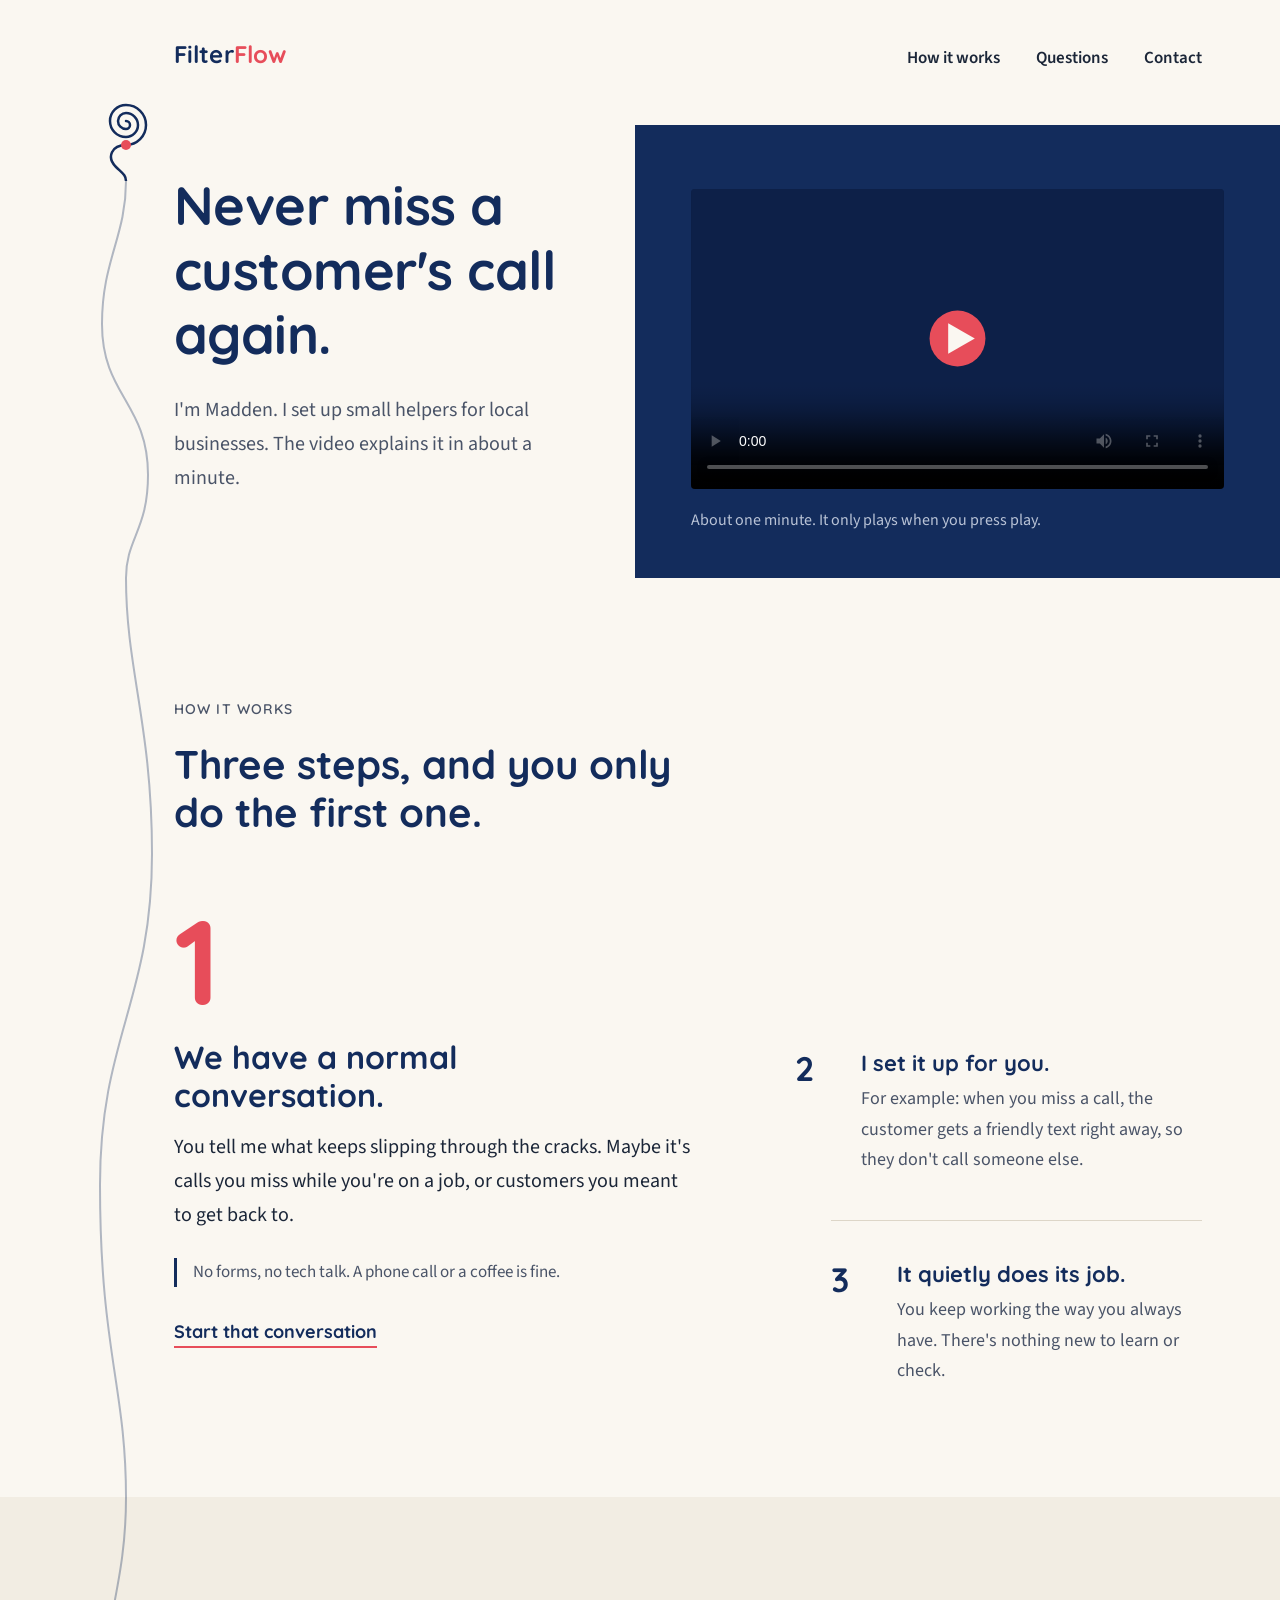
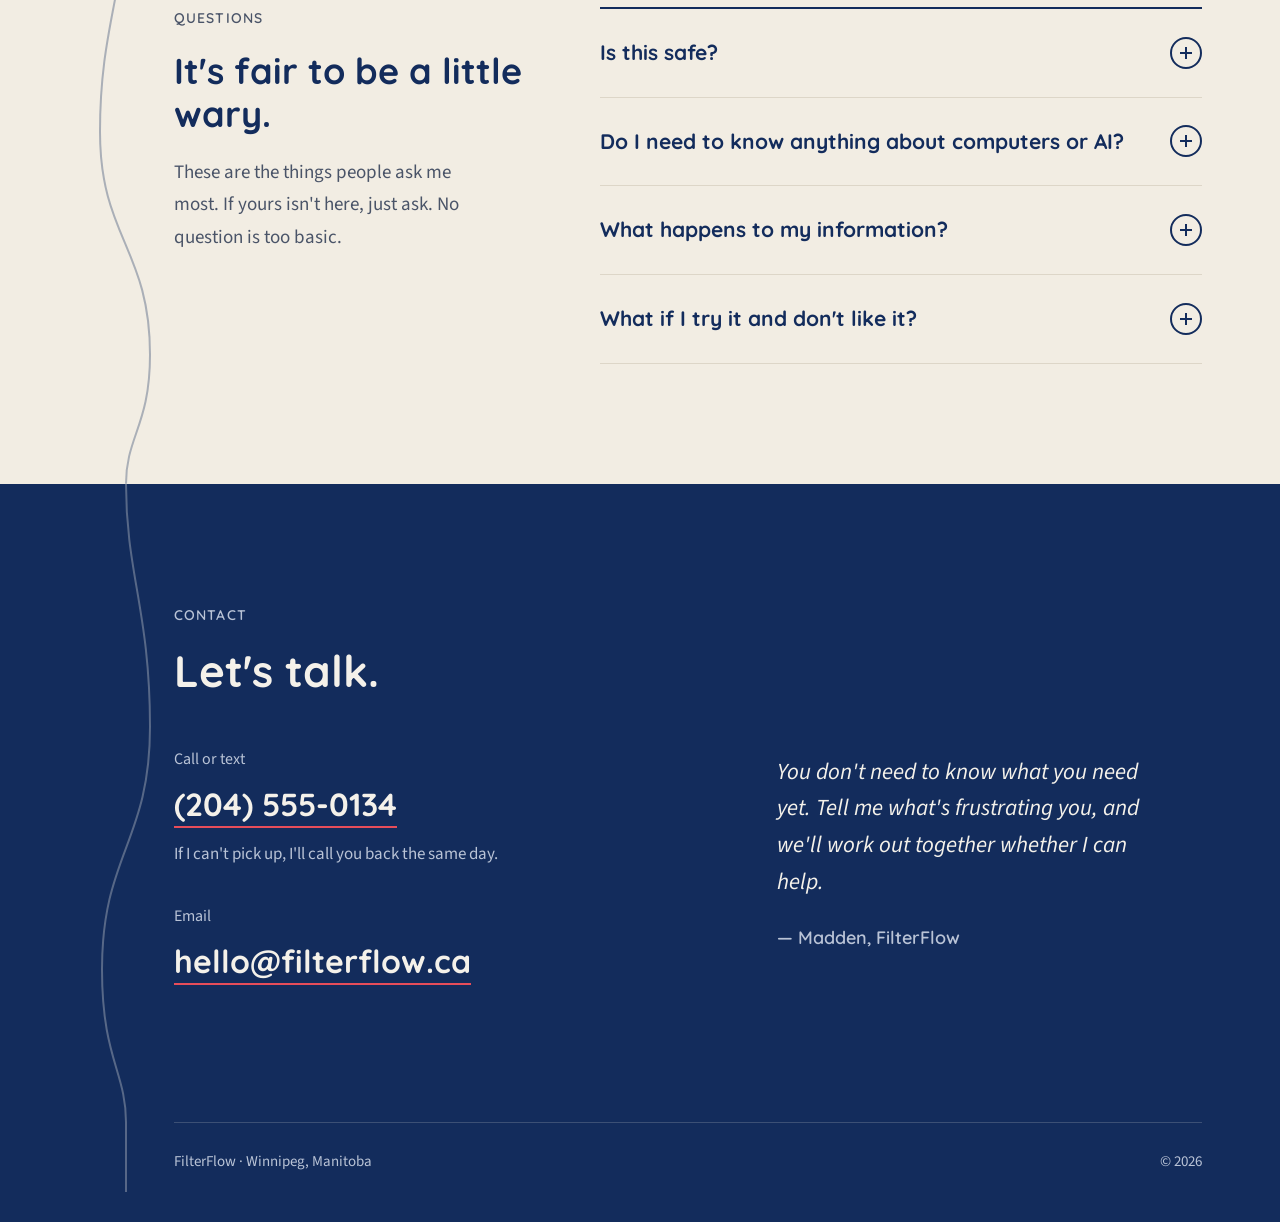
==== commit f032b3f9: "Redesign FilterFlow site from scratch around a continuous flowing-line motif - Spiral-into-line moti" ====
--- a/index.html
+++ b/index.html
@@ -3,24 +3,28 @@
 <head>
 <meta charset="UTF-8" />
 <meta name="viewport" content="width=device-width, initial-scale=1.0" />
-<title>FilterFlow — Simple help for busy small businesses</title>
-<meta name="description" content="FilterFlow helps small local businesses stop missing calls and messages, without needing to know anything technical." />
-
-<link rel="preconnect" href="https://fonts.googleapis.com">
-<link rel="preconnect" href="https://fonts.gstatic.com" crossorigin>
-<link href="https://fonts.googleapis.com/css2?family=Quicksand:wght@500;600;700&family=Source+Sans+3:ital,wght@0,400;0,600;1,400&display=swap" rel="stylesheet">
+<title>FilterFlow — Never miss a customer's call again</title>
+<meta name="description" content="FilterFlow sets up small, simple helpers for local businesses so calls, messages and follow-ups stop slipping through the cracks. No technical knowledge needed." />
+
+<link rel="preload" href="fonts/quicksand-normal.woff2" as="font" type="font/woff2" crossorigin>
+<link rel="stylesheet" href="fonts/fonts.css">
 
 <style>
   :root {
     --navy: #132C5C;
-    --navy-soft: #2C4570;
+    --navy-deep: #0D2048;
     --coral: #E74D5A;
-    --paper: #FAF8F4;
-    --paper-alt: #F1EDE3;
-    --ink: #1E2733;
-    --ink-soft: #4B5568;
-    --border: #DFDACB;
-    --max: 1080px;
+    --cream: #FAF7F1;
+    --cream-2: #F2EDE3;
+    --ink: #1B2638;
+    --ink-soft: #4A5468;
+    --rule: #DDD6C8;
+    --on-navy: #F4F1EA;
+    --on-navy-soft: #B9C3D6;
+
+    --max: 1180px;
+    --gutter: 96px;
+    --pad: 28px;
   }
 
   * { box-sizing: border-box; }
@@ -28,443 +32,585 @@
 
   body {
     margin: 0;
-    background: var(--paper);
+    background: var(--cream);
     color: var(--ink);
     font-family: 'Source Sans 3', sans-serif;
-    font-size: 18px;
-    line-height: 1.75;
+    font-size: 19px;
+    line-height: 1.7;
+    overflow-x: clip;
   }
 
   h1, h2, h3 {
     font-family: 'Quicksand', sans-serif;
+    font-weight: 700;
     color: var(--navy);
-    margin: 0 0 0.5em 0;
-    line-height: 1.25;
-  }
-
-  p { margin: 0 0 1.1em 0; }
-  a { color: var(--navy); text-decoration: none; }
-  a:hover { color: var(--coral); }
-  img, video { max-width: 100%; display: block; }
-
-  .wrap { max-width: var(--max); margin: 0 auto; padding: 0 28px; }
-
-  section { padding: 96px 0; }
-  .bg-alt { background: var(--paper-alt); }
-
-  .kicker {
+    margin: 0;
+    line-height: 1.2;
+  }
+
+  p { margin: 0 0 1em; }
+  a { color: inherit; }
+
+  :focus-visible {
+    outline: 3px solid var(--coral);
+    outline-offset: 3px;
+    border-radius: 2px;
+  }
+
+  /* ---------- The page skeleton: a left gutter that carries the flowing line ---------- */
+
+  .band { position: relative; }
+
+  .band-inner {
+    max-width: var(--max);
+    margin: 0 auto;
+    padding: 0 var(--pad);
+    display: grid;
+    grid-template-columns: var(--gutter) 1fr;
+  }
+
+  .gutter {
+    display: flex;
+    flex-direction: column;
+    align-items: center;
+  }
+
+  .gutter svg { display: block; width: var(--gutter); }
+  .gutter .line { flex: 1; min-height: 0; height: 100%; }
+  .gutter .line path {
+    fill: none;
+    stroke: var(--navy);
+    stroke-opacity: 0.32;
+    stroke-width: 2;
+    vector-effect: non-scaling-stroke;
+  }
+
+  .content { min-width: 0; }
+
+  .label {
+    display: block;
     font-family: 'Quicksand', sans-serif;
     font-weight: 600;
-    letter-spacing: 0.07em;
+    font-size: 14px;
+    letter-spacing: 0.08em;
     text-transform: uppercase;
-    font-size: 13px;
-    color: var(--coral);
-    margin-bottom: 16px;
-    display: block;
-  }
-
-  /* ---------- Flowing-line divider motif ---------- */
-  .flow-divider {
+    color: var(--ink-soft);
+    margin-bottom: 18px;
+  }
+
+  /* ---------- Header ---------- */
+
+  .site-header .content {
+    display: flex;
+    align-items: baseline;
+    justify-content: space-between;
+    flex-wrap: wrap;
+    gap: 12px 40px;
+    padding: 34px 0 10px;
+  }
+
+  .wordmark {
+    font-family: 'Quicksand', sans-serif;
+    font-weight: 700;
+    font-size: 24px;
+    color: var(--navy);
+    text-decoration: none;
+    letter-spacing: 0.005em;
+  }
+  .wordmark span { color: var(--coral); }
+
+  .site-nav ul {
+    list-style: none;
+    display: flex;
+    flex-wrap: wrap;
+    gap: 8px 36px;
+    margin: 0;
+    padding: 0;
+  }
+
+  .site-nav a {
+    font-weight: 600;
+    font-size: 17px;
+    color: var(--ink);
+    text-decoration: none;
+    padding: 4px 0;
+    border-bottom: 2px solid transparent;
+  }
+  .site-nav a:hover { border-bottom-color: var(--navy); }
+
+  /* ---------- HERO ---------- */
+
+  .hero .content {
+    display: grid;
+    grid-template-columns: 5fr 7fr;
+    gap: 56px;
+    align-items: start;
+  }
+
+  .hero-text { padding: 88px 0 64px; }
+
+  .hero h1 {
+    font-size: 54px;
+    letter-spacing: -0.01em;
+    max-width: 10.5em;
+    margin-bottom: 26px;
+  }
+
+  .hero-intro {
+    font-size: 20px;
+    color: var(--ink-soft);
+    max-width: 22em;
+    margin: 0;
+  }
+
+  /* The navy panel bleeds off the right edge of the screen */
+  .hero-panel {
+    background: var(--navy);
+    margin-right: calc(-1 * var(--pad) - max(0px, (100vw - var(--max)) / 2));
+    padding: 64px 56px 44px 56px;
+    margin-top: 40px;
+  }
+
+  .video-wrap {
+    max-width: 640px;
+    background: var(--navy-deep);
+    border-radius: 4px;
+    overflow: hidden;
+  }
+
+  .video-wrap video {
     display: block;
     width: 100%;
-    height: 30px;
-  }
-
-  /* ---------- Header ---------- */
-  header { padding: 30px 0 0; }
-
-  .nav-row {
-    max-width: var(--max);
-    margin: 0 auto;
-    padding: 0 28px;
+    aspect-ratio: 16 / 9;
+    background: var(--navy-deep);
+  }
+
+  .video-note {
+    color: var(--on-navy-soft);
+    font-size: 16px;
+    margin: 18px 0 0;
+    max-width: 640px;
+  }
+
+  /* ---------- HOW IT WORKS ---------- */
+
+  .how .content { padding: 120px 0 110px; }
+
+  .how h2 { font-size: 40px; max-width: 13em; }
+
+  .how-grid {
+    display: grid;
+    grid-template-columns: 1.35fr 1fr;
+    gap: 72px;
+    margin-top: 64px;
+  }
+
+  .step-num {
+    font-family: 'Quicksand', sans-serif;
+    font-weight: 700;
+    line-height: 1;
+    display: block;
+    color: var(--navy);
+  }
+
+  /* Step 1 is the one a visitor acts on, so it carries the weight */
+  .step-first .step-num { font-size: 120px; color: var(--coral); margin-bottom: 18px; }
+  .step-first h3 { font-size: 32px; margin-bottom: 16px; max-width: 12em; }
+  .step-first p { font-size: 20px; max-width: 26em; }
+
+  .step-first .aside {
+    font-size: 17px;
+    color: var(--ink-soft);
+    border-left: 3px solid var(--navy);
+    padding-left: 16px;
+    margin: 26px 0 30px;
+  }
+
+  .text-link {
+    font-family: 'Quicksand', sans-serif;
+    font-weight: 700;
+    font-size: 18px;
+    color: var(--navy);
+    text-decoration: none;
+    border-bottom: 2px solid var(--coral);
+    padding-bottom: 3px;
+  }
+  .text-link:hover { color: var(--coral); }
+
+  /* Steps 2 and 3 sit lower and quieter, like what naturally follows */
+  .steps-after { padding-top: 150px; }
+
+  .step-later + .step-later {
+    margin-top: 44px;
+    padding-top: 40px;
+    border-top: 1px solid var(--rule);
+    margin-left: 36px;
+  }
+
+  .step-later { display: grid; grid-template-columns: 48px 1fr; gap: 18px; }
+  .step-later .step-num { font-size: 34px; padding-top: 2px; }
+  .step-later h3 { font-size: 22px; margin-bottom: 8px; }
+  .step-later p { font-size: 18px; color: var(--ink-soft); margin: 0; }
+
+  /* ---------- FAQ ---------- */
+
+  .faq { background: var(--cream-2); }
+  .faq .content {
+    padding: 110px 0 120px;
+    display: grid;
+    grid-template-columns: 1fr 1.7fr;
+    gap: 72px;
+    align-items: start;
+  }
+
+  .faq h2 { font-size: 36px; margin-bottom: 22px; }
+  .faq-side p { color: var(--ink-soft); max-width: 17em; }
+
+  .faq-list { border-top: 2px solid var(--navy); }
+
+  details { border-bottom: 1px solid var(--rule); }
+
+  summary {
+    list-style: none;
+    cursor: pointer;
+    display: grid;
+    grid-template-columns: 1fr 32px;
+    gap: 20px;
+    align-items: center;
+    padding: 26px 0;
+    font-family: 'Quicksand', sans-serif;
+    font-weight: 700;
+    font-size: 21px;
+    color: var(--navy);
+  }
+  summary::-webkit-details-marker { display: none; }
+  summary:hover { color: var(--navy-deep); }
+
+  .toggle {
+    width: 32px;
+    height: 32px;
+    border: 2px solid var(--navy);
+    border-radius: 50%;
+    position: relative;
+  }
+  .toggle::before, .toggle::after {
+    content: "";
+    position: absolute;
+    left: 50%;
+    top: 50%;
+    background: var(--navy);
+    transform: translate(-50%, -50%);
+  }
+  .toggle::before { width: 12px; height: 2px; }
+  .toggle::after  { width: 2px; height: 12px; }
+  details[open] .toggle::after { display: none; }
+
+  .answer { padding: 0 52px 28px 0; }
+  .answer p { color: var(--ink); max-width: 34em; }
+  .answer p:last-child { margin-bottom: 0; }
+
+  /* ---------- CONTACT (navy) ---------- */
+
+  .contact { background: var(--navy); color: var(--on-navy); }
+  .contact .gutter .line path { stroke: var(--on-navy); stroke-opacity: 0.3; }
+
+  .contact .content {
+    padding: 120px 0 100px;
+    display: grid;
+    grid-template-columns: 1.25fr 1fr;
+    gap: 72px;
+    align-items: start;
+  }
+
+  .contact .label { color: var(--on-navy-soft); }
+  .contact h2 { color: var(--on-navy); font-size: 44px; margin-bottom: 48px; }
+
+  .reach { margin-bottom: 34px; }
+  .reach-kind {
+    display: block;
+    font-size: 16px;
+    color: var(--on-navy-soft);
+    margin-bottom: 4px;
+  }
+  .reach a {
+    font-family: 'Quicksand', sans-serif;
+    font-weight: 700;
+    font-size: 32px;
+    color: var(--on-navy);
+    text-decoration: none;
+    border-bottom: 2px solid var(--coral);
+    padding-bottom: 2px;
+    overflow-wrap: anywhere;
+  }
+  .reach a:hover { color: #fff; border-bottom-color: #fff; }
+
+  .reach-hours { color: var(--on-navy-soft); font-size: 17px; margin-top: 8px; }
+
+  .closing { padding-top: 150px; }
+  .closing p {
+    font-size: 23px;
+    line-height: 1.6;
+    font-style: italic;
+    color: var(--on-navy);
+    max-width: 17em;
+  }
+  .closing .sig {
+    font-family: 'Quicksand', sans-serif;
+    font-weight: 600;
+    font-style: normal;
+    font-size: 18px;
+    color: var(--on-navy-soft);
+  }
+
+  .site-footer { background: var(--navy); color: var(--on-navy-soft); font-size: 15px; }
+  .site-footer .content {
+    border-top: 1px solid rgba(244, 241, 234, 0.18);
+    padding: 26px 0 40px;
     display: flex;
-    align-items: center;
     justify-content: space-between;
     flex-wrap: wrap;
-    gap: 16px;
-  }
-
-  .wordmark {
-    font-family: 'Quicksand', sans-serif;
-    font-weight: 700;
-    font-size: 22px;
-    color: var(--navy);
-  }
-  .wordmark span { color: var(--coral); }
-
-  nav ul {
-    list-style: none;
-    display: flex;
-    gap: 34px;
-    margin: 0;
-    padding: 0;
-    flex-wrap: wrap;
-  }
-  nav a { font-weight: 600; font-size: 16px; color: var(--ink); }
-  nav a:hover { color: var(--coral); }
-
-  /* ---------- HERO: asymmetric two-column ---------- */
-  .hero { padding: 60px 0 78px; }
-
-  .hero-grid {
-    display: grid;
-    grid-template-columns: 0.85fr 1.15fr;
-    gap: 56px;
-    align-items: center;
-  }
-
-  .hero-text h1 {
-    font-size: 38px;
-    max-width: 460px;
-  }
-
-  .hero-text .intro {
-    font-size: 19px;
-    color: var(--ink-soft);
-    max-width: 380px;
-  }
-
-  .video-frame {
-    border: 2px solid var(--navy);
-    border-radius: 6px;
-    overflow: hidden;
-    background: var(--navy);
-  }
-
-  .video-frame video {
-    width: 100%;
-    aspect-ratio: 4 / 3;
-    background: var(--navy);
-    display: block;
-  }
-
-  .video-caption {
-    font-size: 14px;
-    color: var(--ink-soft);
-    margin-top: 14px;
-    margin-bottom: 0;
-  }
-
-  /* ---------- HOW IT WORKS: staggered, unequal weight ---------- */
-  .how-heading { max-width: 480px; }
-
-  .steps { margin-top: 60px; }
-
-  .step {
-    display: flex;
-    gap: 28px;
-    position: relative;
-    padding-left: 4px;
-  }
-
-  .step + .step { margin-top: 8px; }
-
-  .step-line {
-    position: absolute;
-    left: 29px;
-    top: 66px;
-    bottom: -8px;
-    width: 2px;
-    background: var(--border);
-  }
-
-  .step-num {
-    flex-shrink: 0;
-    border-radius: 50%;
-    background: var(--navy);
-    color: #fff;
-    font-family: 'Quicksand', sans-serif;
-    font-weight: 700;
-    display: flex;
-    align-items: center;
-    justify-content: center;
-  }
-
-  /* Step 1 gets more visual weight: bigger circle, bigger text, no indent */
-  .step.step-1 { margin-left: 0; }
-  .step.step-1 .step-num { width: 60px; height: 60px; font-size: 22px; }
-  .step.step-1 h3 { font-size: 23px; }
-  .step.step-1 p { font-size: 18px; max-width: 520px; }
-
-  /* Steps 2 & 3 progressively indented + smaller = staggered, secondary */
-  .step.step-2 { margin-left: 8%; }
-  .step.step-2 .step-num { width: 46px; height: 46px; font-size: 17px; background: var(--navy-soft); }
-  .step.step-2 h3 { font-size: 20px; }
-  .step.step-2 p { font-size: 17px; max-width: 440px; color: var(--ink-soft); }
-
-  .step.step-3 { margin-left: 15%; }
-  .step.step-3 .step-num { width: 46px; height: 46px; font-size: 17px; background: var(--navy-soft); }
-  .step.step-3 h3 { font-size: 20px; }
-  .step.step-3 p { max-width: 420px; font-size: 17px; color: var(--ink-soft); }
-
-  .step h3 { margin-bottom: 6px; }
-  .step p { margin: 0; }
-
-  /* ---------- FAQ ---------- */
-  .faq-section .wrap { max-width: 800px; }
-  .faq-heading { max-width: 460px; }
-
-  .faq-list { margin-top: 48px; }
-
-  details {
-    border-bottom: 1px solid var(--border);
-    padding: 24px 0;
-  }
-  details:first-of-type { border-top: 1px solid var(--border); }
-
-  summary {
-    font-family: 'Quicksand', sans-serif;
-    font-weight: 600;
-    font-size: 19px;
-    color: var(--navy);
-    cursor: pointer;
-    list-style: none;
-    display: flex;
-    align-items: center;
-    justify-content: space-between;
-    gap: 20px;
-  }
-  summary::-webkit-details-marker { display: none; }
-
-  summary .plus {
-    font-size: 24px;
-    color: var(--coral);
-    font-weight: 600;
-    flex-shrink: 0;
-    transition: transform 0.2s ease;
-  }
-  details[open] summary .plus { transform: rotate(45deg); }
-
-  details p {
-    margin-top: 16px;
-    color: var(--ink-soft);
-    max-width: 620px;
-  }
-
-  /* ---------- CONTACT: asymmetric two-column ---------- */
-  .contact-grid {
-    display: grid;
-    grid-template-columns: 0.9fr 1.1fr;
-    gap: 64px;
-    align-items: start;
-  }
-
-  .contact-info .kicker { margin-bottom: 20px; }
-
-  .contact-line {
-    font-size: 21px;
-    font-weight: 600;
-    color: var(--navy);
-    margin-bottom: 16px;
-  }
-  .contact-line a { color: var(--navy); }
-  .contact-line a:hover { color: var(--coral); }
-
-  .placeholder-note {
-    font-size: 14px;
-    color: var(--ink-soft);
-    font-style: italic;
-    margin-top: 10px;
-  }
-
-  .closing-note {
-    padding-top: 36px;
-  }
-
-  .quote-mark {
-    font-family: 'Quicksand', sans-serif;
-    font-size: 64px;
-    color: var(--coral);
-    line-height: 1;
-    display: block;
-    margin-bottom: 6px;
-  }
-
-  .closing-note p {
-    font-size: 20px;
-    font-style: italic;
-    color: var(--navy-soft);
-    max-width: 420px;
-  }
-
-  /* ---------- Footer ---------- */
-  footer {
-    padding: 44px 0 50px;
-    text-align: center;
-    font-size: 14px;
-    color: var(--ink-soft);
-  }
-
-  /* ---------- Responsive ---------- */
-  @media (max-width: 860px) {
-    .hero-grid { grid-template-columns: 1fr; gap: 40px; }
-    .hero-text h1, .hero-text .intro { max-width: none; }
-    .contact-grid { grid-template-columns: 1fr; gap: 40px; }
-    .step.step-2 { margin-left: 4%; }
-    .step.step-3 { margin-left: 8%; }
-  }
-
-  @media (max-width: 560px) {
-    section { padding: 64px 0; }
-    body { font-size: 17px; }
-    .hero-text h1 { font-size: 30px; }
-    .step { gap: 18px; }
-    .step.step-2, .step.step-3 { margin-left: 0; }
+    gap: 8px 24px;
+  }
+  .site-footer .gutter .line path { stroke: var(--on-navy); stroke-opacity: 0.3; }
+
+  /* ---------- Smaller screens ---------- */
+
+  @media (max-width: 960px) {
+    .hero .content,
+    .how-grid,
+    .faq .content,
+    .contact .content { grid-template-columns: 1fr; }
+
+    .hero-text { padding: 56px 0 8px; }
+    .hero-panel { margin-top: 0; padding: 36px 28px 30px; }
+    .steps-after { padding-top: 0; }
+    .closing { padding-top: 0; }
+    .faq .content, .contact .content { gap: 40px; }
+  }
+
+  @media (max-width: 640px) {
+    :root { --gutter: 34px; --pad: 16px; }
+    body { font-size: 18px; }
+    .gutter .spiral { width: 34px; height: 34px; }
+    .hero h1 { font-size: 38px; }
+    .how h2 { font-size: 32px; }
+    .faq h2 { font-size: 30px; }
+    .contact h2 { font-size: 34px; }
+    .step-first .step-num { font-size: 84px; }
+    .step-first h3 { font-size: 27px; }
+    .reach a { font-size: 25px; }
+    .closing p { font-size: 20px; }
+    .how .content, .faq .content, .contact .content { padding-top: 72px; padding-bottom: 72px; }
+    .step-later + .step-later { margin-left: 0; }
+    summary { font-size: 19px; }
+    .answer { padding-right: 0; }
+    .site-nav ul { gap: 6px 22px; }
+    .site-nav a { font-size: 16px; }
   }
 </style>
 </head>
 <body>
 
-<header>
-  <div class="nav-row">
-    <div class="wordmark">Filter<span>Flow</span></div>
-    <nav aria-label="Main">
-      <ul>
-        <li><a href="#how-it-works">How It Works</a></li>
-        <li><a href="#faq">FAQ</a></li>
-        <li><a href="#contact">Contact</a></li>
-      </ul>
-    </nav>
+<!-- ================= HEADER ================= -->
+<header class="band site-header">
+  <div class="band-inner">
+    <div class="gutter" aria-hidden="true"></div>
+    <div class="content">
+      <a class="wordmark" href="#top" id="top">Filter<span>Flow</span></a>
+      <nav class="site-nav" aria-label="Main">
+        <ul>
+          <li><a href="#how-it-works">How it works</a></li>
+          <li><a href="#questions">Questions</a></li>
+          <li><a href="#contact">Contact</a></li>
+        </ul>
+      </nav>
+    </div>
   </div>
 </header>
 
-<!-- ============ HERO — asymmetric two-column ============ -->
-<section class="hero">
-  <div class="wrap">
-    <div class="hero-grid">
+<!-- ================= HERO ================= -->
+<section class="band hero" aria-label="Introduction">
+  <div class="band-inner">
+    <div class="gutter" aria-hidden="true">
+      <!-- The "filter": a small spiral that unwinds into the page's flowing line -->
+      <svg class="spiral" viewBox="0 0 96 96" height="96">
+        <path d="M48,36 A4,4 0 0 1 48,44 A8,8 0 0 1 48,28 A12,12 0 0 1 48,52 A16,16 0 0 1 48,20 A20,20 0 0 1 48,60 C 34,60 28,72 38,82 C 44,88 48,90 48,96"
+              fill="none" stroke="#132C5C" stroke-width="2.5" stroke-linecap="round"/>
+        <circle cx="48" cy="60" r="5" fill="#E74D5A"/>
+      </svg>
+      <svg class="line" viewBox="0 0 96 100" preserveAspectRatio="none">
+        <path d="M48,0 C48,14 24,20 24,36 C24,54 70,56 70,74 C70,88 48,90 48,100"/>
+      </svg>
+    </div>
+
+    <div class="content">
       <div class="hero-text">
-        <span class="kicker">Hi, I'm Madden</span>
         <h1>Never miss a customer's call again.</h1>
-        <p class="intro">One minute, plain talk, no jargon — press play.</p>
+        <p class="hero-intro">I'm Madden. I set up small helpers for local businesses. The video explains it in about a minute.</p>
       </div>
 
-      <div class="hero-video">
-        <div class="video-frame">
+      <div class="hero-panel">
+        <div class="video-wrap">
           <!--
-            PLACEHOLDER VIDEO — swap src="" for your real video file once
-            it's recorded. Autoplay intentionally left off; user must click play.
+            PLACEHOLDER VIDEO
+            When your video is ready, add it like this inside the <video> tag:
+              <source src="filterflow-intro.mp4" type="video/mp4">
+            It will NOT autoplay — visitors press play themselves.
           -->
-          <video controls preload="metadata" poster="data:image/svg+xml,%3Csvg xmlns='http://www.w3.org/2000/svg' width='800' height='600' viewBox='0 0 800 600'%3E%3Crect width='800' height='600' fill='%23132C5C'/%3E%3Ccircle cx='400' cy='300' r='50' fill='%23E74D5A'/%3E%3Cpolygon points='384,275 384,325 426,300' fill='white'/%3E%3C/svg%3E">
-            <source src="" type="video/mp4">
-            Your browser doesn't support embedded video — you can still reach us using the contact info below.
+          <video controls preload="none" playsinline
+            poster="data:image/svg+xml,%3Csvg xmlns='http://www.w3.org/2000/svg' viewBox='0 0 1600 900'%3E%3Crect width='1600' height='900' fill='%230D2048'/%3E%3Ccircle cx='800' cy='450' r='84' fill='%23E74D5A'/%3E%3Cpolygon points='772,404 772,496 852,450' fill='%23FAF7F1'/%3E%3C/svg%3E">
+            Your browser can't play this video. You can still reach me using the phone number or email further down the page.
           </video>
         </div>
-        <p class="video-caption">Just me, explaining what this actually is.</p>
+        <p class="video-note">About one minute. It only plays when you press play.</p>
       </div>
     </div>
   </div>
 </section>
 
-<div class="wrap">
-  <svg class="flow-divider" viewBox="0 0 1080 30" preserveAspectRatio="none" aria-hidden="true">
-    <path d="M0,15 C 180,-8 360,38 540,15 C 720,-8 900,38 1080,15" fill="none" stroke="#132C5C" stroke-opacity="0.25" stroke-width="2"/>
-  </svg>
-</div>
-
-<!-- ============ HOW IT WORKS — staggered, unequal weight ============ -->
-<section id="how-it-works" class="bg-alt">
-  <div class="wrap">
-    <div class="how-heading">
-      <span class="kicker">How It Works</span>
-      <h2>Three steps. Nothing technical.</h2>
-    </div>
-
-    <div class="steps">
-      <div class="step step-1">
-        <div class="step-num">1</div>
-        <div>
-          <h3>We have a normal conversation</h3>
-          <p>You tell me what's eating up your time — a missed call, a forgotten follow-up, whatever it is. That's genuinely the hardest part, and it's just a chat, not a meeting full of tech talk.</p>
+<!-- ================= HOW IT WORKS ================= -->
+<section class="band how" id="how-it-works">
+  <div class="band-inner">
+    <div class="gutter" aria-hidden="true">
+      <svg class="line" viewBox="0 0 96 100" preserveAspectRatio="none">
+        <path d="M48,0 C48,10 74,16 74,30 C74,46 22,50 22,66 C22,84 48,88 48,100"/>
+      </svg>
+    </div>
+
+    <div class="content">
+      <span class="label">How it works</span>
+      <h2>Three steps, and you only do the first one.</h2>
+
+      <div class="how-grid">
+        <div class="step-first">
+          <span class="step-num" aria-hidden="true">1</span>
+          <h3>We have a normal conversation.</h3>
+          <p>You tell me what keeps slipping through the cracks. Maybe it's calls you miss while you're on a job, or customers you meant to get back to.</p>
+          <p class="aside">No forms, no tech talk. A phone call or a coffee is fine.</p>
+          <a class="text-link" href="#contact">Start that conversation</a>
+        </div>
+
+        <div class="steps-after">
+          <div class="step-later">
+            <span class="step-num" aria-hidden="true">2</span>
+            <div>
+              <h3>I set it up for you.</h3>
+              <p>For example: when you miss a call, the customer gets a friendly text right away, so they don't call someone else.</p>
+            </div>
+          </div>
+
+          <div class="step-later">
+            <span class="step-num" aria-hidden="true">3</span>
+            <div>
+              <h3>It quietly does its job.</h3>
+              <p>You keep working the way you always have. There's nothing new to learn or check.</p>
+            </div>
+          </div>
         </div>
       </div>
-
-      <div class="step step-2">
-        <div class="step-num">2</div>
-        <div>
-          <h3>I quietly build the fix</h3>
-          <p>I put together a small tool that handles that one thing automatically. You never have to open, learn, or touch anything technical yourself.</p>
+    </div>
+  </div>
+</section>
+
+<!-- ================= QUESTIONS ================= -->
+<section class="band faq" id="questions">
+  <div class="band-inner">
+    <div class="gutter" aria-hidden="true">
+      <svg class="line" viewBox="0 0 96 100" preserveAspectRatio="none">
+        <path d="M48,0 C48,16 22,22 22,40 C22,58 72,60 72,78 C72,90 48,92 48,100"/>
+      </svg>
+    </div>
+
+    <div class="content">
+      <div class="faq-side">
+        <span class="label">Questions</span>
+        <h2>It's fair to be a little wary.</h2>
+        <p>These are the things people ask me most. If yours isn't here, just ask. No question is too basic.</p>
+      </div>
+
+      <div class="faq-list">
+        <details>
+          <summary>Is this safe?<span class="toggle" aria-hidden="true"></span></summary>
+          <div class="answer">
+            <p>Yes. When anything connects to your email or phone, you sign in yourself on that company's own official screen, like Google's or Microsoft's.</p>
+            <p>I never see your password. You can switch the connection off yourself, any time.</p>
+          </div>
+        </details>
+
+        <details>
+          <summary>Do I need to know anything about computers or AI?<span class="toggle" aria-hidden="true"></span></summary>
+          <div class="answer">
+            <p>No. I do all the setting up. After that, there's nothing for you to open, learn or keep an eye on.</p>
+            <p>If something ever needs your attention, I'll explain it in plain words.</p>
+          </div>
+        </details>
+
+        <details>
+          <summary>What happens to my information?<span class="toggle" aria-hidden="true"></span></summary>
+          <div class="answer">
+            <p>Each helper only sees the one thing it's for, like new messages in one inbox. It doesn't see the rest of your account or your files.</p>
+            <p>Before we connect anything, we'll read the permission screen together, so you know exactly what it can and can't do.</p>
+          </div>
+        </details>
+
+        <details>
+          <summary>What if I try it and don't like it?<span class="toggle" aria-hidden="true"></span></summary>
+          <div class="answer">
+            <p>Then we switch it off. There's no contract to get out of, and turning it off is as easy as turning it on was.</p>
+          </div>
+        </details>
+      </div>
+    </div>
+  </div>
+</section>
+
+<!-- ================= CONTACT ================= -->
+<section class="band contact" id="contact">
+  <div class="band-inner">
+    <div class="gutter" aria-hidden="true">
+      <svg class="line" viewBox="0 0 96 100" preserveAspectRatio="none">
+        <path d="M48,0 C48,14 72,20 72,38 C72,56 24,58 24,76 C24,90 48,92 48,100"/>
+      </svg>
+    </div>
+
+    <div class="content">
+      <div>
+        <span class="label">Contact</span>
+        <h2>Let's talk.</h2>
+
+        <!-- PLACEHOLDER CONTACT DETAILS: replace the number and email below (both the text and the link) -->
+        <div class="reach">
+          <span class="reach-kind">Call or text</span>
+          <a href="tel:+12045550134">(204) 555-0134</a>
+          <p class="reach-hours">If I can't pick up, I'll call you back the same day.</p>
+        </div>
+
+        <div class="reach">
+          <span class="reach-kind">Email</span>
+          <a href="mailto:hello@filterflow.ca">hello@filterflow.ca</a>
         </div>
       </div>
 
-      <div class="step step-3">
-        <div class="step-num">3</div>
-        <div>
-          <h3>You get your time back</h3>
-          <p>Customers get looked after even when you're busy — and the thing that used to slip through the cracks just... doesn't anymore.</p>
-        </div>
+      <div class="closing">
+        <p>You don't need to know what you need yet. Tell me what's frustrating you, and we'll work out together whether I can help.</p>
+        <p class="sig">— Madden, FilterFlow</p>
       </div>
     </div>
   </div>
 </section>
 
-<div class="wrap">
-  <svg class="flow-divider" viewBox="0 0 1080 30" preserveAspectRatio="none" aria-hidden="true">
-    <path d="M0,15 C 180,38 360,-8 540,15 C 720,38 900,-8 1080,15" fill="none" stroke="#132C5C" stroke-opacity="0.25" stroke-width="2"/>
-  </svg>
-</div>
-
-<!-- ============ FAQ ============ -->
-<section id="faq" class="faq-section">
-  <div class="wrap">
-    <div class="faq-heading">
-      <span class="kicker">Questions People Usually Ask</span>
-      <h2>You're allowed to be a little skeptical.</h2>
-    </div>
-
-    <div class="faq-list">
-      <details>
-        <summary>Is this actually safe?<span class="plus">+</span></summary>
-        <p>Yes. Anything that connects to one of your accounts uses that company's own official login screen — the same one you'd see anywhere else. I never see or hold your password, and you can disconnect it yourself, anytime, with one click.</p>
-      </details>
-
-      <details>
-        <summary>Do I need to know anything technical?<span class="plus">+</span></summary>
-        <p>No. You won't need to learn any new software or touch a single setting after we set things up. If anything ever needs your attention, I'll explain it in plain language — no acronyms, no assumed knowledge.</p>
-      </details>
-
-      <details>
-        <summary>What happens to my data?<span class="plus">+</span></summary>
-        <p>Whatever we set up only ever looks at the one thing it's built for — like a single inbox folder or a call log — never your whole account or unrelated files. Before we connect anything, we'll look at exactly what it's asking permission to do, together.</p>
-      </details>
-
-      <details>
-        <summary>What if I try it and don't like it?<span class="plus">+</span></summary>
-        <p>Then we turn it off. Nothing here locks you in, and disconnecting anything is always just as easy as connecting it was in the first place.</p>
-      </details>
+<footer class="band site-footer">
+  <div class="band-inner">
+    <div class="gutter" aria-hidden="true">
+      <svg class="line" viewBox="0 0 96 100" preserveAspectRatio="none">
+        <path d="M48,0 C48,40 48,60 48,70"/>
+      </svg>
+    </div>
+    <div class="content">
+      <span>FilterFlow · Winnipeg, Manitoba</span>
+      <span>© 2026</span>
     </div>
   </div>
-</section>
-
-<div class="wrap">
-  <svg class="flow-divider" viewBox="0 0 1080 30" preserveAspectRatio="none" aria-hidden="true">
-    <path d="M0,15 C 180,-8 360,38 540,15 C 720,-8 900,38 1080,15" fill="none" stroke="#132C5C" stroke-opacity="0.25" stroke-width="2"/>
-  </svg>
-</div>
-
-<!-- ============ CONTACT — asymmetric two-column ============ -->
-<section id="contact" class="bg-alt">
-  <div class="wrap">
-    <div class="contact-grid">
-      <div class="contact-info">
-        <span class="kicker">Get In Touch</span>
-        <h2>Let's talk — however's easiest.</h2>
-        <!-- PLACEHOLDER CONTACT INFO — swap for your real business email/phone before publishing -->
-        <div class="contact-line">📞 <a href="tel:+12045550134">(204) 555-0134</a></div>
-        <div class="contact-line">✉️ <a href="mailto:hello@filterflow.ca">hello@filterflow.ca</a></div>
-        <p class="placeholder-note">Phone number and email above are placeholders — replace with your real business contact details.</p>
-      </div>
-
-      <div class="closing-note">
-        <span class="quote-mark">&ldquo;</span>
-        <p>It's okay to feel unsure about this. Most people I talk to do, at first — I'm happy to explain anything as many times as you need, for as long as it takes to feel comfortable.</p>
-      </div>
-    </div>
-  </div>
-</section>
-
-<footer>
-  <div class="wordmark" style="display:inline-block;">Filter<span>Flow</span></div>
-  <p style="margin: 10px 0 0;">Built in Winnipeg, Manitoba.</p>
 </footer>
 
 </body>
--- a/fonts/fonts.css
+++ b/fonts/fonts.css
@@ -0,0 +1,25 @@
+/* Latin subsets of Quicksand and Source Sans 3 (SIL Open Font License), self-hosted. */
+@font-face {
+  font-family: 'Quicksand';
+  font-style: normal;
+  font-weight: 500 700;
+  font-display: swap;
+  src: url(quicksand-normal.woff2) format('woff2');
+  unicode-range: U+0000-00FF, U+0131, U+0152-0153, U+02BB-02BC, U+02C6, U+02DA, U+02DC, U+0304, U+0308, U+0329, U+2000-206F, U+20AC, U+2122, U+2191, U+2193, U+2212, U+2215, U+FEFF, U+FFFD;
+}
+@font-face {
+  font-family: 'Source Sans 3';
+  font-style: italic;
+  font-weight: 400;
+  font-display: swap;
+  src: url(source-sans-3-italic.woff2) format('woff2');
+  unicode-range: U+0000-00FF, U+0131, U+0152-0153, U+02BB-02BC, U+02C6, U+02DA, U+02DC, U+0304, U+0308, U+0329, U+2000-206F, U+20AC, U+2122, U+2191, U+2193, U+2212, U+2215, U+FEFF, U+FFFD;
+}
+@font-face {
+  font-family: 'Source Sans 3';
+  font-style: normal;
+  font-weight: 400 600;
+  font-display: swap;
+  src: url(source-sans-3-normal.woff2) format('woff2');
+  unicode-range: U+0000-00FF, U+0131, U+0152-0153, U+02BB-02BC, U+02C6, U+02DA, U+02DC, U+0304, U+0308, U+0329, U+2000-206F, U+20AC, U+2122, U+2191, U+2193, U+2212, U+2215, U+FEFF, U+FFFD;
+}
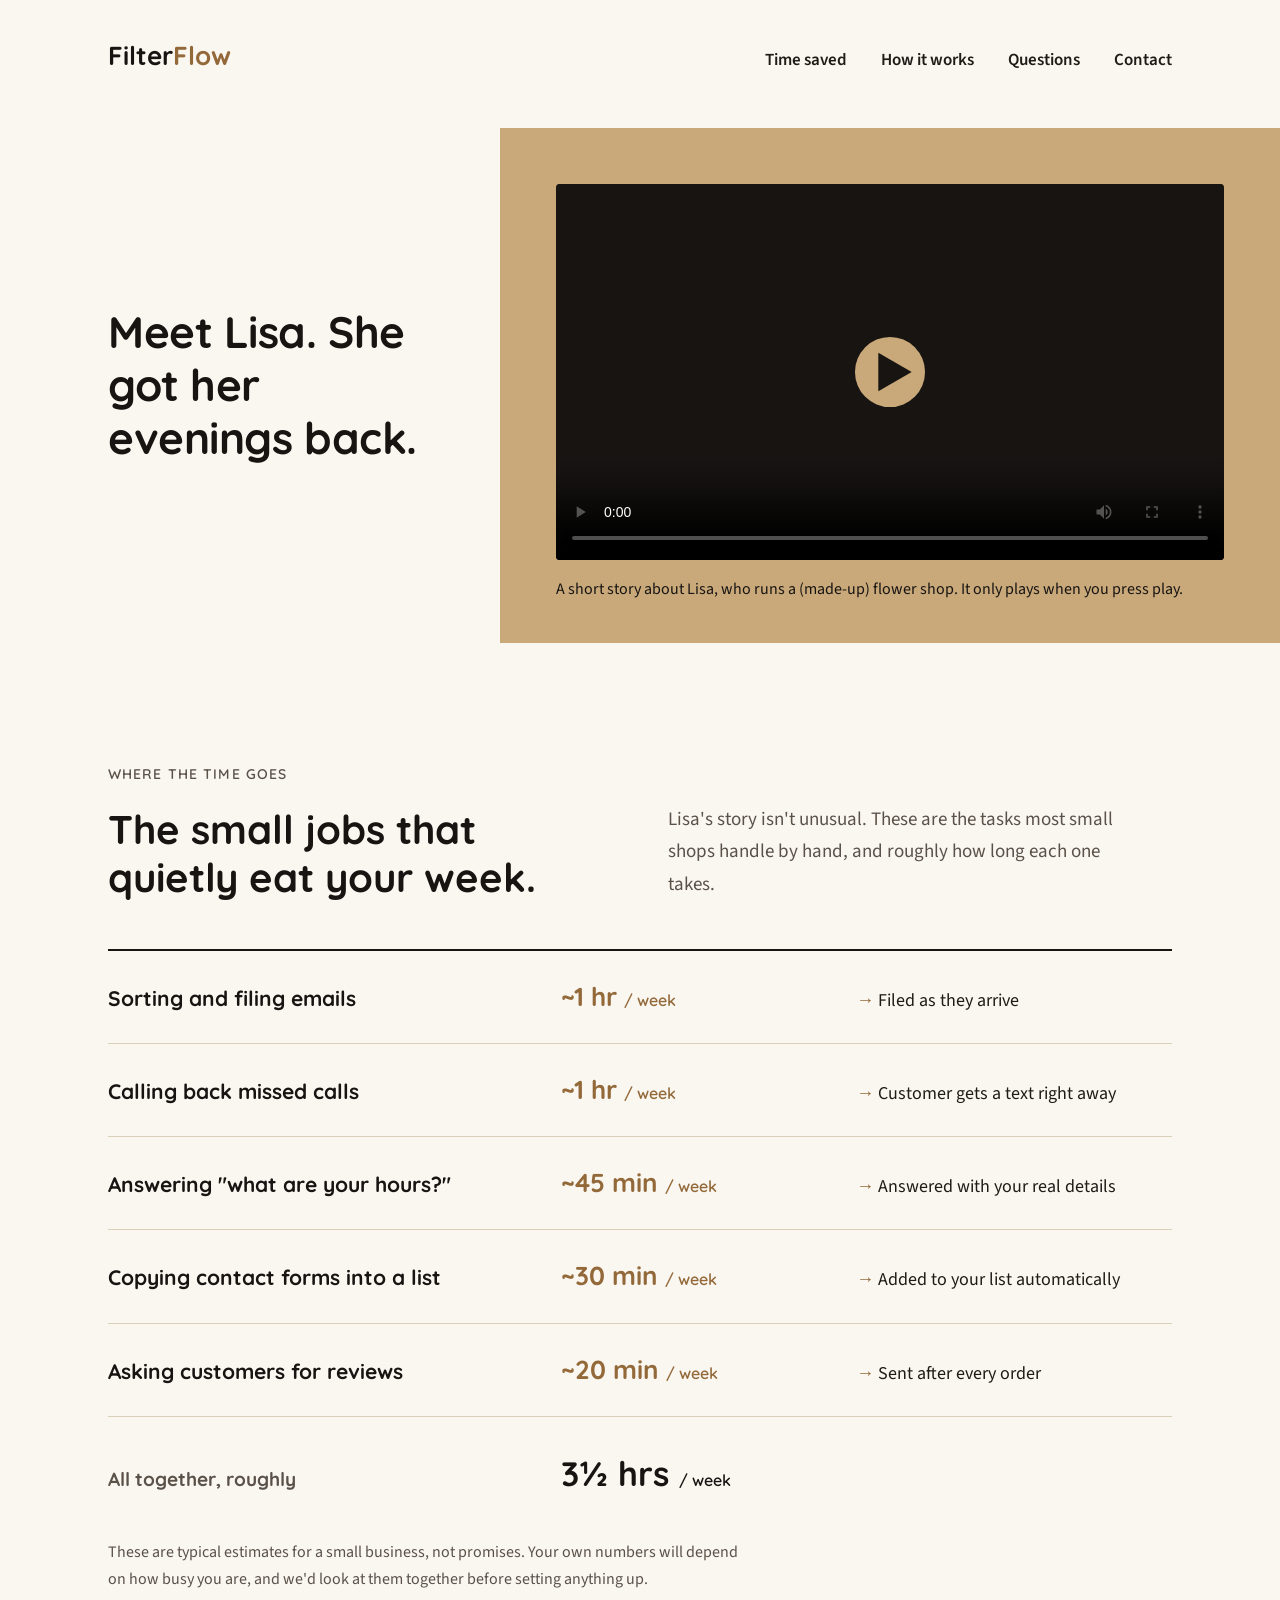
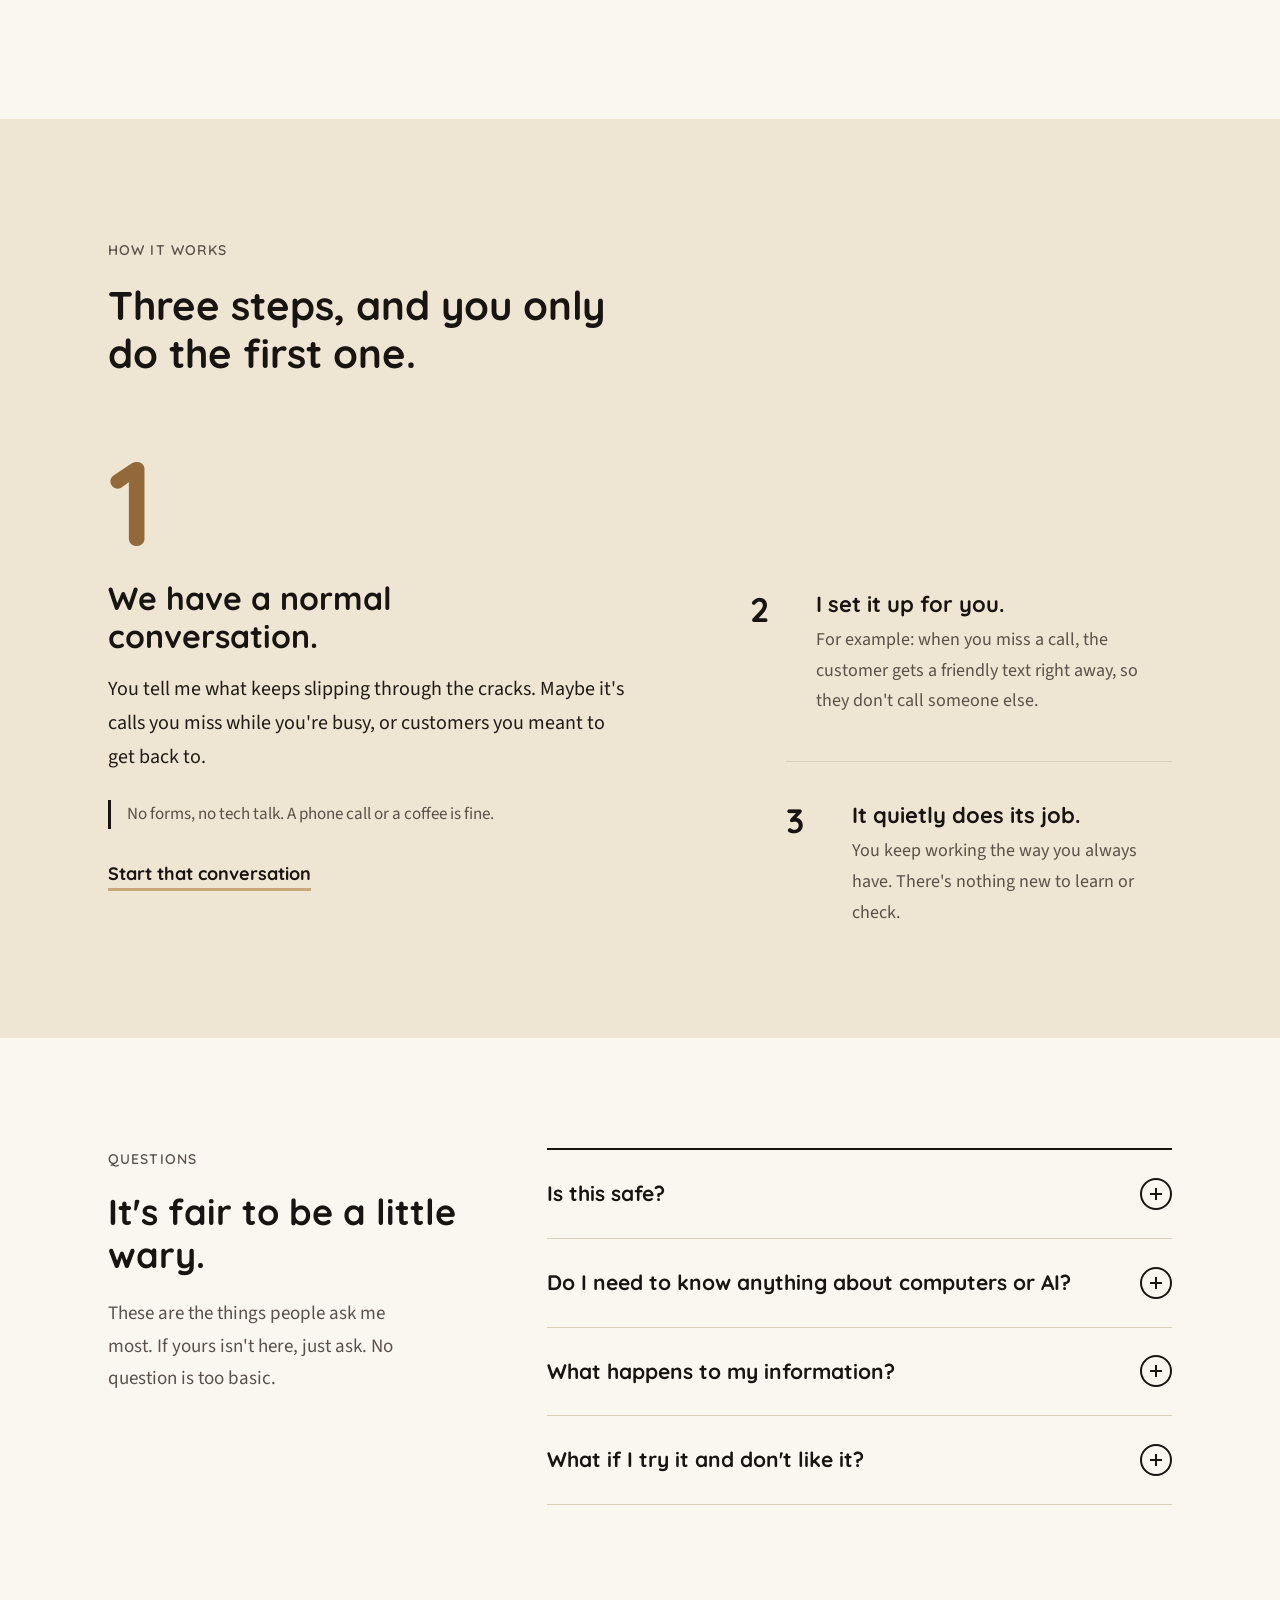
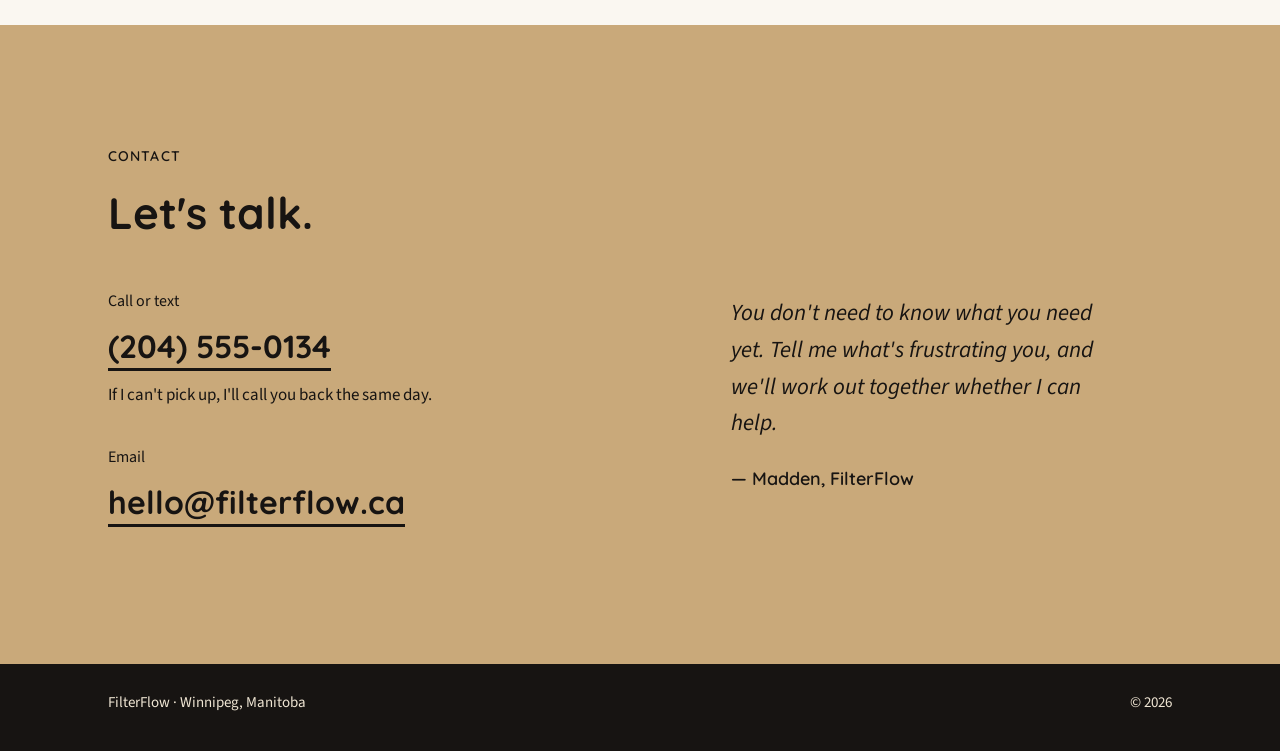
==== commit 41ee906d: "Lisa video hero, time-saved stats section, tan/black palette - Hero: one-line headline beside the Li" ====
--- a/index.html
+++ b/index.html
@@ -11,19 +11,16 @@
 
 <style>
   :root {
-    --navy: #132C5C;
-    --navy-deep: #0D2048;
-    --coral: #E74D5A;
-    --cream: #FAF7F1;
-    --cream-2: #F2EDE3;
-    --ink: #1B2638;
-    --ink-soft: #4A5468;
-    --rule: #DDD6C8;
-    --on-navy: #F4F1EA;
-    --on-navy-soft: #B9C3D6;
-
-    --max: 1180px;
-    --gutter: 96px;
+    --tan: #C9A97A;          /* main brand colour: big panels */
+    --tan-deep: #93693A;     /* tan that stays readable as text on cream */
+    --tan-light: #EFE5D3;    /* quiet section background */
+    --cream: #FAF7F1;        /* page background */
+    --black: #171412;        /* accents, headings */
+    --ink: #1F1B17;          /* body text */
+    --ink-soft: #5A5148;     /* secondary text */
+    --rule: #DCCFBA;         /* thin dividers */
+
+    --max: 1120px;
     --pad: 28px;
   }
 
@@ -43,7 +40,7 @@
   h1, h2, h3 {
     font-family: 'Quicksand', sans-serif;
     font-weight: 700;
-    color: var(--navy);
+    color: var(--black);
     margin: 0;
     line-height: 1.2;
   }
@@ -52,40 +49,16 @@
   a { color: inherit; }
 
   :focus-visible {
-    outline: 3px solid var(--coral);
+    outline: 3px solid var(--black);
     outline-offset: 3px;
     border-radius: 2px;
   }
 
-  /* ---------- The page skeleton: a left gutter that carries the flowing line ---------- */
-
-  .band { position: relative; }
-
-  .band-inner {
+  .wrap {
     max-width: var(--max);
     margin: 0 auto;
     padding: 0 var(--pad);
-    display: grid;
-    grid-template-columns: var(--gutter) 1fr;
-  }
-
-  .gutter {
-    display: flex;
-    flex-direction: column;
-    align-items: center;
-  }
-
-  .gutter svg { display: block; width: var(--gutter); }
-  .gutter .line { flex: 1; min-height: 0; height: 100%; }
-  .gutter .line path {
-    fill: none;
-    stroke: var(--navy);
-    stroke-opacity: 0.32;
-    stroke-width: 2;
-    vector-effect: non-scaling-stroke;
-  }
-
-  .content { min-width: 0; }
+  }
 
   .label {
     display: block;
@@ -100,30 +73,30 @@
 
   /* ---------- Header ---------- */
 
-  .site-header .content {
+  .site-header .wrap {
     display: flex;
     align-items: baseline;
     justify-content: space-between;
     flex-wrap: wrap;
     gap: 12px 40px;
-    padding: 34px 0 10px;
+    padding-top: 34px;
+    padding-bottom: 10px;
   }
 
   .wordmark {
     font-family: 'Quicksand', sans-serif;
     font-weight: 700;
-    font-size: 24px;
-    color: var(--navy);
+    font-size: 26px;
+    color: var(--black);
     text-decoration: none;
-    letter-spacing: 0.005em;
-  }
-  .wordmark span { color: var(--coral); }
+  }
+  .wordmark span { color: var(--tan-deep); }
 
   .site-nav ul {
     list-style: none;
     display: flex;
     flex-wrap: wrap;
-    gap: 8px 36px;
+    gap: 8px 34px;
     margin: 0;
     padding: 0;
   }
@@ -136,44 +109,33 @@
     padding: 4px 0;
     border-bottom: 2px solid transparent;
   }
-  .site-nav a:hover { border-bottom-color: var(--navy); }
-
-  /* ---------- HERO ---------- */
-
-  .hero .content {
-    display: grid;
-    grid-template-columns: 5fr 7fr;
+  .site-nav a:hover { border-bottom-color: var(--tan); }
+
+  /* ---------- HERO: short headline, video is the focus ---------- */
+
+  .hero .wrap {
+    display: grid;
+    grid-template-columns: 4fr 8fr;
     gap: 56px;
-    align-items: start;
-  }
-
-  .hero-text { padding: 88px 0 64px; }
+    align-items: center;
+    padding-top: 40px;
+  }
 
   .hero h1 {
-    font-size: 54px;
+    font-size: 44px;
     letter-spacing: -0.01em;
-    max-width: 10.5em;
-    margin-bottom: 26px;
-  }
-
-  .hero-intro {
-    font-size: 20px;
-    color: var(--ink-soft);
-    max-width: 22em;
-    margin: 0;
-  }
-
-  /* The navy panel bleeds off the right edge of the screen */
+  }
+
+  /* Tan panel runs off the right edge of the screen */
   .hero-panel {
-    background: var(--navy);
+    background: var(--tan);
     margin-right: calc(-1 * var(--pad) - max(0px, (100vw - var(--max)) / 2));
-    padding: 64px 56px 44px 56px;
-    margin-top: 40px;
+    padding: 56px 56px 40px;
   }
 
   .video-wrap {
-    max-width: 640px;
-    background: var(--navy-deep);
+    max-width: 720px;
+    background: var(--black);
     border-radius: 4px;
     overflow: hidden;
   }
@@ -182,19 +144,97 @@
     display: block;
     width: 100%;
     aspect-ratio: 16 / 9;
-    background: var(--navy-deep);
+    background: var(--black);
   }
 
   .video-note {
-    color: var(--on-navy-soft);
+    color: var(--black);
     font-size: 16px;
-    margin: 18px 0 0;
-    max-width: 640px;
+    margin: 16px 0 0;
+    max-width: 720px;
+  }
+
+  /* ---------- TIME STATS ---------- */
+
+  .stats .wrap { padding-top: 120px; padding-bottom: 110px; }
+
+  .stats-head {
+    display: grid;
+    grid-template-columns: 1fr 1fr;
+    gap: 56px;
+    align-items: end;
+    margin-bottom: 48px;
+  }
+
+  .stats h2 { font-size: 40px; max-width: 12em; }
+  .stats-head p { color: var(--ink-soft); max-width: 24em; margin: 0; }
+
+  .stat-list {
+    list-style: none;
+    margin: 0;
+    padding: 0;
+    border-top: 2px solid var(--black);
+  }
+
+  .stat-row {
+    display: grid;
+    grid-template-columns: 1.6fr 1fr 1.2fr;
+    gap: 32px;
+    align-items: baseline;
+    padding: 24px 0;
+    border-bottom: 1px solid var(--rule);
+  }
+
+  .stat-task {
+    font-family: 'Quicksand', sans-serif;
+    font-weight: 700;
+    font-size: 21px;
+    color: var(--black);
+  }
+
+  .stat-before {
+    font-family: 'Quicksand', sans-serif;
+    font-weight: 700;
+    font-size: 26px;
+    color: var(--tan-deep);
+    white-space: nowrap;
+  }
+  .stat-before small {
+    font-size: 16px;
+    font-weight: 600;
+  }
+
+  .stat-after {
+    font-size: 18px;
+    color: var(--ink);
+  }
+  .stat-after::before {
+    content: "→ ";
+    color: var(--tan-deep);
+    font-weight: 600;
+  }
+
+  .stat-total {
+    display: grid;
+    grid-template-columns: 1.6fr 1fr 1.2fr;
+    gap: 32px;
+    align-items: baseline;
+    padding: 28px 0 0;
+  }
+  .stat-total .stat-task { font-size: 19px; color: var(--ink-soft); }
+  .stat-total .stat-before { font-size: 34px; color: var(--black); }
+
+  .fine-print {
+    font-size: 16px;
+    color: var(--ink-soft);
+    margin-top: 36px;
+    max-width: 40em;
   }
 
   /* ---------- HOW IT WORKS ---------- */
 
-  .how .content { padding: 120px 0 110px; }
+  .how { background: var(--tan-light); }
+  .how .wrap { padding-top: 120px; padding-bottom: 110px; }
 
   .how h2 { font-size: 40px; max-width: 13em; }
 
@@ -210,18 +250,18 @@
     font-weight: 700;
     line-height: 1;
     display: block;
-    color: var(--navy);
+    color: var(--black);
   }
 
   /* Step 1 is the one a visitor acts on, so it carries the weight */
-  .step-first .step-num { font-size: 120px; color: var(--coral); margin-bottom: 18px; }
+  .step-first .step-num { font-size: 120px; color: var(--tan-deep); margin-bottom: 18px; }
   .step-first h3 { font-size: 32px; margin-bottom: 16px; max-width: 12em; }
   .step-first p { font-size: 20px; max-width: 26em; }
 
   .step-first .aside {
     font-size: 17px;
     color: var(--ink-soft);
-    border-left: 3px solid var(--navy);
+    border-left: 3px solid var(--black);
     padding-left: 16px;
     margin: 26px 0 30px;
   }
@@ -230,12 +270,12 @@
     font-family: 'Quicksand', sans-serif;
     font-weight: 700;
     font-size: 18px;
-    color: var(--navy);
+    color: var(--black);
     text-decoration: none;
-    border-bottom: 2px solid var(--coral);
+    border-bottom: 3px solid var(--tan);
     padding-bottom: 3px;
   }
-  .text-link:hover { color: var(--coral); }
+  .text-link:hover { border-bottom-color: var(--black); }
 
   /* Steps 2 and 3 sit lower and quieter, like what naturally follows */
   .steps-after { padding-top: 150px; }
@@ -254,9 +294,9 @@
 
   /* ---------- FAQ ---------- */
 
-  .faq { background: var(--cream-2); }
-  .faq .content {
-    padding: 110px 0 120px;
+  .faq .wrap {
+    padding-top: 110px;
+    padding-bottom: 120px;
     display: grid;
     grid-template-columns: 1fr 1.7fr;
     gap: 72px;
@@ -266,7 +306,7 @@
   .faq h2 { font-size: 36px; margin-bottom: 22px; }
   .faq-side p { color: var(--ink-soft); max-width: 17em; }
 
-  .faq-list { border-top: 2px solid var(--navy); }
+  .faq-list { border-top: 2px solid var(--black); }
 
   details { border-bottom: 1px solid var(--rule); }
 
@@ -281,15 +321,14 @@
     font-family: 'Quicksand', sans-serif;
     font-weight: 700;
     font-size: 21px;
-    color: var(--navy);
+    color: var(--black);
   }
   summary::-webkit-details-marker { display: none; }
-  summary:hover { color: var(--navy-deep); }
 
   .toggle {
     width: 32px;
     height: 32px;
-    border: 2px solid var(--navy);
+    border: 2px solid var(--black);
     border-radius: 50%;
     position: relative;
   }
@@ -298,7 +337,7 @@
     position: absolute;
     left: 50%;
     top: 50%;
-    background: var(--navy);
+    background: var(--black);
     transform: translate(-50%, -50%);
   }
   .toggle::before { width: 12px; height: 2px; }
@@ -306,52 +345,52 @@
   details[open] .toggle::after { display: none; }
 
   .answer { padding: 0 52px 28px 0; }
-  .answer p { color: var(--ink); max-width: 34em; }
+  .answer p { max-width: 34em; }
   .answer p:last-child { margin-bottom: 0; }
 
-  /* ---------- CONTACT (navy) ---------- */
-
-  .contact { background: var(--navy); color: var(--on-navy); }
-  .contact .gutter .line path { stroke: var(--on-navy); stroke-opacity: 0.3; }
-
-  .contact .content {
-    padding: 120px 0 100px;
+  /* ---------- CONTACT (tan) ---------- */
+
+  .contact { background: var(--tan); }
+
+  .contact .wrap {
+    padding-top: 120px;
+    padding-bottom: 100px;
     display: grid;
     grid-template-columns: 1.25fr 1fr;
     gap: 72px;
     align-items: start;
   }
 
-  .contact .label { color: var(--on-navy-soft); }
-  .contact h2 { color: var(--on-navy); font-size: 44px; margin-bottom: 48px; }
+  .contact .label { color: var(--black); }
+  .contact h2 { font-size: 44px; margin-bottom: 48px; }
 
   .reach { margin-bottom: 34px; }
   .reach-kind {
     display: block;
     font-size: 16px;
-    color: var(--on-navy-soft);
+    color: var(--black);
     margin-bottom: 4px;
   }
   .reach a {
     font-family: 'Quicksand', sans-serif;
     font-weight: 700;
     font-size: 32px;
-    color: var(--on-navy);
+    color: var(--black);
     text-decoration: none;
-    border-bottom: 2px solid var(--coral);
+    border-bottom: 3px solid var(--black);
     padding-bottom: 2px;
     overflow-wrap: anywhere;
   }
-  .reach a:hover { color: #fff; border-bottom-color: #fff; }
-
-  .reach-hours { color: var(--on-navy-soft); font-size: 17px; margin-top: 8px; }
+  .reach a:hover { border-bottom-color: var(--cream); }
+
+  .reach-hours { color: var(--black); font-size: 17px; margin-top: 8px; }
 
   .closing { padding-top: 150px; }
   .closing p {
     font-size: 23px;
     line-height: 1.6;
     font-style: italic;
-    color: var(--on-navy);
+    color: var(--black);
     max-width: 17em;
   }
   .closing .sig {
@@ -359,48 +398,59 @@
     font-weight: 600;
     font-style: normal;
     font-size: 18px;
-    color: var(--on-navy-soft);
-  }
-
-  .site-footer { background: var(--navy); color: var(--on-navy-soft); font-size: 15px; }
-  .site-footer .content {
-    border-top: 1px solid rgba(244, 241, 234, 0.18);
-    padding: 26px 0 40px;
+  }
+
+  .site-footer { background: var(--black); color: var(--tan-light); font-size: 15px; }
+  .site-footer .wrap {
+    padding-top: 26px;
+    padding-bottom: 36px;
     display: flex;
     justify-content: space-between;
     flex-wrap: wrap;
     gap: 8px 24px;
   }
-  .site-footer .gutter .line path { stroke: var(--on-navy); stroke-opacity: 0.3; }
 
   /* ---------- Smaller screens ---------- */
 
   @media (max-width: 960px) {
-    .hero .content,
+    .hero .wrap,
+    .stats-head,
     .how-grid,
-    .faq .content,
-    .contact .content { grid-template-columns: 1fr; }
-
-    .hero-text { padding: 56px 0 8px; }
-    .hero-panel { margin-top: 0; padding: 36px 28px 30px; }
+    .faq .wrap,
+    .contact .wrap { grid-template-columns: 1fr; }
+
+    .hero .wrap { gap: 32px; padding-top: 48px; }
+    .hero-panel { padding: 32px 28px 28px; }
+    .stats-head { gap: 20px; }
     .steps-after { padding-top: 0; }
     .closing { padding-top: 0; }
-    .faq .content, .contact .content { gap: 40px; }
+    .faq .wrap, .contact .wrap { gap: 40px; }
+  }
+
+  @media (max-width: 720px) {
+    .stat-row, .stat-total {
+      grid-template-columns: 1fr auto;
+      gap: 4px 20px;
+    }
+    .stat-row .stat-after { grid-column: 1 / -1; }
+    .stat-total { grid-template-columns: 1fr auto; }
   }
 
   @media (max-width: 640px) {
-    :root { --gutter: 34px; --pad: 16px; }
+    :root { --pad: 20px; }
     body { font-size: 18px; }
-    .gutter .spiral { width: 34px; height: 34px; }
-    .hero h1 { font-size: 38px; }
-    .how h2 { font-size: 32px; }
+    .hero h1 { font-size: 34px; }
+    .stats h2, .how h2 { font-size: 31px; }
     .faq h2 { font-size: 30px; }
     .contact h2 { font-size: 34px; }
+    .stats .wrap, .how .wrap, .faq .wrap, .contact .wrap { padding-top: 72px; padding-bottom: 72px; }
+    .stat-task { font-size: 19px; }
+    .stat-before { font-size: 22px; }
+    .stat-total .stat-before { font-size: 28px; }
     .step-first .step-num { font-size: 84px; }
     .step-first h3 { font-size: 27px; }
     .reach a { font-size: 25px; }
     .closing p { font-size: 20px; }
-    .how .content, .faq .content, .contact .content { padding-top: 72px; padding-bottom: 72px; }
     .step-later + .step-later { margin-left: 0; }
     summary { font-size: 19px; }
     .answer { padding-right: 0; }
@@ -412,99 +462,120 @@
 <body>
 
 <!-- ================= HEADER ================= -->
-<header class="band site-header">
-  <div class="band-inner">
-    <div class="gutter" aria-hidden="true"></div>
-    <div class="content">
-      <a class="wordmark" href="#top" id="top">Filter<span>Flow</span></a>
-      <nav class="site-nav" aria-label="Main">
-        <ul>
-          <li><a href="#how-it-works">How it works</a></li>
-          <li><a href="#questions">Questions</a></li>
-          <li><a href="#contact">Contact</a></li>
-        </ul>
-      </nav>
-    </div>
+<header class="site-header">
+  <div class="wrap">
+    <a class="wordmark" href="#top" id="top">Filter<span>Flow</span></a>
+    <nav class="site-nav" aria-label="Main">
+      <ul>
+        <li><a href="#time">Time saved</a></li>
+        <li><a href="#how-it-works">How it works</a></li>
+        <li><a href="#questions">Questions</a></li>
+        <li><a href="#contact">Contact</a></li>
+      </ul>
+    </nav>
   </div>
 </header>
 
 <!-- ================= HERO ================= -->
-<section class="band hero" aria-label="Introduction">
-  <div class="band-inner">
-    <div class="gutter" aria-hidden="true">
-      <!-- The "filter": a small spiral that unwinds into the page's flowing line -->
-      <svg class="spiral" viewBox="0 0 96 96" height="96">
-        <path d="M48,36 A4,4 0 0 1 48,44 A8,8 0 0 1 48,28 A12,12 0 0 1 48,52 A16,16 0 0 1 48,20 A20,20 0 0 1 48,60 C 34,60 28,72 38,82 C 44,88 48,90 48,96"
-              fill="none" stroke="#132C5C" stroke-width="2.5" stroke-linecap="round"/>
-        <circle cx="48" cy="60" r="5" fill="#E74D5A"/>
-      </svg>
-      <svg class="line" viewBox="0 0 96 100" preserveAspectRatio="none">
-        <path d="M48,0 C48,14 24,20 24,36 C24,54 70,56 70,74 C70,88 48,90 48,100"/>
-      </svg>
-    </div>
-
-    <div class="content">
-      <div class="hero-text">
-        <h1>Never miss a customer's call again.</h1>
-        <p class="hero-intro">I'm Madden. I set up small helpers for local businesses. The video explains it in about a minute.</p>
+<section class="hero" aria-label="Introduction">
+  <div class="wrap">
+    <h1>Meet Lisa. She got her evenings back.</h1>
+
+    <div class="hero-panel">
+      <div class="video-wrap">
+        <!--
+          PLACEHOLDER VIDEO: the Lisa flower-shop story.
+          When it's ready, add it like this inside the <video> tag:
+            <source src="lisa-flower-shop.mp4" type="video/mp4">
+          It will NOT autoplay. Visitors press play themselves.
+        -->
+        <video controls preload="none" playsinline
+          poster="data:image/svg+xml,%3Csvg xmlns='http://www.w3.org/2000/svg' viewBox='0 0 1600 900'%3E%3Crect width='1600' height='900' fill='%23171412'/%3E%3Ccircle cx='800' cy='450' r='84' fill='%23C9A97A'/%3E%3Cpolygon points='772,404 772,496 852,450' fill='%23171412'/%3E%3C/svg%3E">
+          Your browser can't play this video. You can still reach me using the phone number or email further down the page.
+        </video>
       </div>
-
-      <div class="hero-panel">
-        <div class="video-wrap">
-          <!--
-            PLACEHOLDER VIDEO
-            When your video is ready, add it like this inside the <video> tag:
-              <source src="filterflow-intro.mp4" type="video/mp4">
-            It will NOT autoplay — visitors press play themselves.
-          -->
-          <video controls preload="none" playsinline
-            poster="data:image/svg+xml,%3Csvg xmlns='http://www.w3.org/2000/svg' viewBox='0 0 1600 900'%3E%3Crect width='1600' height='900' fill='%230D2048'/%3E%3Ccircle cx='800' cy='450' r='84' fill='%23E74D5A'/%3E%3Cpolygon points='772,404 772,496 852,450' fill='%23FAF7F1'/%3E%3C/svg%3E">
-            Your browser can't play this video. You can still reach me using the phone number or email further down the page.
-          </video>
-        </div>
-        <p class="video-note">About one minute. It only plays when you press play.</p>
-      </div>
+      <p class="video-note">A short story about Lisa, who runs a (made-up) flower shop. It only plays when you press play.</p>
     </div>
   </div>
 </section>
 
+<!-- ================= TIME SAVED ================= -->
+<section class="stats" id="time">
+  <div class="wrap">
+    <div class="stats-head">
+      <div>
+        <span class="label">Where the time goes</span>
+        <h2>The small jobs that quietly eat your week.</h2>
+      </div>
+      <p>Lisa's story isn't unusual. These are the tasks most small shops handle by hand, and roughly how long each one takes.</p>
+    </div>
+
+    <ul class="stat-list">
+      <li class="stat-row">
+        <span class="stat-task">Sorting and filing emails</span>
+        <span class="stat-before">~1 hr <small>/ week</small></span>
+        <span class="stat-after">Filed as they arrive</span>
+      </li>
+      <li class="stat-row">
+        <span class="stat-task">Calling back missed calls</span>
+        <span class="stat-before">~1 hr <small>/ week</small></span>
+        <span class="stat-after">Customer gets a text right away</span>
+      </li>
+      <li class="stat-row">
+        <span class="stat-task">Answering "what are your hours?"</span>
+        <span class="stat-before">~45 min <small>/ week</small></span>
+        <span class="stat-after">Answered with your real details</span>
+      </li>
+      <li class="stat-row">
+        <span class="stat-task">Copying contact forms into a list</span>
+        <span class="stat-before">~30 min <small>/ week</small></span>
+        <span class="stat-after">Added to your list automatically</span>
+      </li>
+      <li class="stat-row">
+        <span class="stat-task">Asking customers for reviews</span>
+        <span class="stat-before">~20 min <small>/ week</small></span>
+        <span class="stat-after">Sent after every order</span>
+      </li>
+    </ul>
+
+    <div class="stat-total">
+      <span class="stat-task">All together, roughly</span>
+      <span class="stat-before">3½ hrs <small>/ week</small></span>
+    </div>
+
+    <p class="fine-print">These are typical estimates for a small business, not promises. Your own numbers will depend on how busy you are, and we'd look at them together before setting anything up.</p>
+  </div>
+</section>
+
 <!-- ================= HOW IT WORKS ================= -->
-<section class="band how" id="how-it-works">
-  <div class="band-inner">
-    <div class="gutter" aria-hidden="true">
-      <svg class="line" viewBox="0 0 96 100" preserveAspectRatio="none">
-        <path d="M48,0 C48,10 74,16 74,30 C74,46 22,50 22,66 C22,84 48,88 48,100"/>
-      </svg>
-    </div>
-
-    <div class="content">
-      <span class="label">How it works</span>
-      <h2>Three steps, and you only do the first one.</h2>
-
-      <div class="how-grid">
-        <div class="step-first">
-          <span class="step-num" aria-hidden="true">1</span>
-          <h3>We have a normal conversation.</h3>
-          <p>You tell me what keeps slipping through the cracks. Maybe it's calls you miss while you're on a job, or customers you meant to get back to.</p>
-          <p class="aside">No forms, no tech talk. A phone call or a coffee is fine.</p>
-          <a class="text-link" href="#contact">Start that conversation</a>
+<section class="how" id="how-it-works">
+  <div class="wrap">
+    <span class="label">How it works</span>
+    <h2>Three steps, and you only do the first one.</h2>
+
+    <div class="how-grid">
+      <div class="step-first">
+        <span class="step-num" aria-hidden="true">1</span>
+        <h3>We have a normal conversation.</h3>
+        <p>You tell me what keeps slipping through the cracks. Maybe it's calls you miss while you're busy, or customers you meant to get back to.</p>
+        <p class="aside">No forms, no tech talk. A phone call or a coffee is fine.</p>
+        <a class="text-link" href="#contact">Start that conversation</a>
+      </div>
+
+      <div class="steps-after">
+        <div class="step-later">
+          <span class="step-num" aria-hidden="true">2</span>
+          <div>
+            <h3>I set it up for you.</h3>
+            <p>For example: when you miss a call, the customer gets a friendly text right away, so they don't call someone else.</p>
+          </div>
         </div>
 
-        <div class="steps-after">
-          <div class="step-later">
-            <span class="step-num" aria-hidden="true">2</span>
-            <div>
-              <h3>I set it up for you.</h3>
-              <p>For example: when you miss a call, the customer gets a friendly text right away, so they don't call someone else.</p>
-            </div>
-          </div>
-
-          <div class="step-later">
-            <span class="step-num" aria-hidden="true">3</span>
-            <div>
-              <h3>It quietly does its job.</h3>
-              <p>You keep working the way you always have. There's nothing new to learn or check.</p>
-            </div>
+        <div class="step-later">
+          <span class="step-num" aria-hidden="true">3</span>
+          <div>
+            <h3>It quietly does its job.</h3>
+            <p>You keep working the way you always have. There's nothing new to learn or check.</p>
           </div>
         </div>
       </div>
@@ -513,103 +584,80 @@
 </section>
 
 <!-- ================= QUESTIONS ================= -->
-<section class="band faq" id="questions">
-  <div class="band-inner">
-    <div class="gutter" aria-hidden="true">
-      <svg class="line" viewBox="0 0 96 100" preserveAspectRatio="none">
-        <path d="M48,0 C48,16 22,22 22,40 C22,58 72,60 72,78 C72,90 48,92 48,100"/>
-      </svg>
-    </div>
-
-    <div class="content">
-      <div class="faq-side">
-        <span class="label">Questions</span>
-        <h2>It's fair to be a little wary.</h2>
-        <p>These are the things people ask me most. If yours isn't here, just ask. No question is too basic.</p>
-      </div>
-
-      <div class="faq-list">
-        <details>
-          <summary>Is this safe?<span class="toggle" aria-hidden="true"></span></summary>
-          <div class="answer">
-            <p>Yes. When anything connects to your email or phone, you sign in yourself on that company's own official screen, like Google's or Microsoft's.</p>
-            <p>I never see your password. You can switch the connection off yourself, any time.</p>
-          </div>
-        </details>
-
-        <details>
-          <summary>Do I need to know anything about computers or AI?<span class="toggle" aria-hidden="true"></span></summary>
-          <div class="answer">
-            <p>No. I do all the setting up. After that, there's nothing for you to open, learn or keep an eye on.</p>
-            <p>If something ever needs your attention, I'll explain it in plain words.</p>
-          </div>
-        </details>
-
-        <details>
-          <summary>What happens to my information?<span class="toggle" aria-hidden="true"></span></summary>
-          <div class="answer">
-            <p>Each helper only sees the one thing it's for, like new messages in one inbox. It doesn't see the rest of your account or your files.</p>
-            <p>Before we connect anything, we'll read the permission screen together, so you know exactly what it can and can't do.</p>
-          </div>
-        </details>
-
-        <details>
-          <summary>What if I try it and don't like it?<span class="toggle" aria-hidden="true"></span></summary>
-          <div class="answer">
-            <p>Then we switch it off. There's no contract to get out of, and turning it off is as easy as turning it on was.</p>
-          </div>
-        </details>
-      </div>
+<section class="faq" id="questions">
+  <div class="wrap">
+    <div class="faq-side">
+      <span class="label">Questions</span>
+      <h2>It's fair to be a little wary.</h2>
+      <p>These are the things people ask me most. If yours isn't here, just ask. No question is too basic.</p>
+    </div>
+
+    <div class="faq-list">
+      <details>
+        <summary>Is this safe?<span class="toggle" aria-hidden="true"></span></summary>
+        <div class="answer">
+          <p>Yes. When anything connects to your email or phone, you sign in yourself on that company's own official screen, like Google's or Microsoft's.</p>
+          <p>I never see your password. You can switch the connection off yourself, any time.</p>
+        </div>
+      </details>
+
+      <details>
+        <summary>Do I need to know anything about computers or AI?<span class="toggle" aria-hidden="true"></span></summary>
+        <div class="answer">
+          <p>No. I do all the setting up. After that, there's nothing for you to open, learn or keep an eye on.</p>
+          <p>If something ever needs your attention, I'll explain it in plain words.</p>
+        </div>
+      </details>
+
+      <details>
+        <summary>What happens to my information?<span class="toggle" aria-hidden="true"></span></summary>
+        <div class="answer">
+          <p>Each helper only sees the one thing it's for, like new messages in one inbox. It doesn't see the rest of your account or your files.</p>
+          <p>Before we connect anything, we'll read the permission screen together, so you know exactly what it can and can't do.</p>
+        </div>
+      </details>
+
+      <details>
+        <summary>What if I try it and don't like it?<span class="toggle" aria-hidden="true"></span></summary>
+        <div class="answer">
+          <p>Then we switch it off. There's no contract to get out of, and turning it off is as easy as turning it on was.</p>
+        </div>
+      </details>
     </div>
   </div>
 </section>
 
 <!-- ================= CONTACT ================= -->
-<section class="band contact" id="contact">
-  <div class="band-inner">
-    <div class="gutter" aria-hidden="true">
-      <svg class="line" viewBox="0 0 96 100" preserveAspectRatio="none">
-        <path d="M48,0 C48,14 72,20 72,38 C72,56 24,58 24,76 C24,90 48,92 48,100"/>
-      </svg>
-    </div>
-
-    <div class="content">
-      <div>
-        <span class="label">Contact</span>
-        <h2>Let's talk.</h2>
-
-        <!-- PLACEHOLDER CONTACT DETAILS: replace the number and email below (both the text and the link) -->
-        <div class="reach">
-          <span class="reach-kind">Call or text</span>
-          <a href="tel:+12045550134">(204) 555-0134</a>
-          <p class="reach-hours">If I can't pick up, I'll call you back the same day.</p>
-        </div>
-
-        <div class="reach">
-          <span class="reach-kind">Email</span>
-          <a href="mailto:hello@filterflow.ca">hello@filterflow.ca</a>
-        </div>
+<section class="contact" id="contact">
+  <div class="wrap">
+    <div>
+      <span class="label">Contact</span>
+      <h2>Let's talk.</h2>
+
+      <!-- PLACEHOLDER CONTACT DETAILS: replace the number and email below (both the text and the link) -->
+      <div class="reach">
+        <span class="reach-kind">Call or text</span>
+        <a href="tel:+12045550134">(204) 555-0134</a>
+        <p class="reach-hours">If I can't pick up, I'll call you back the same day.</p>
       </div>
 
-      <div class="closing">
-        <p>You don't need to know what you need yet. Tell me what's frustrating you, and we'll work out together whether I can help.</p>
-        <p class="sig">— Madden, FilterFlow</p>
+      <div class="reach">
+        <span class="reach-kind">Email</span>
+        <a href="mailto:hello@filterflow.ca">hello@filterflow.ca</a>
       </div>
+    </div>
+
+    <div class="closing">
+      <p>You don't need to know what you need yet. Tell me what's frustrating you, and we'll work out together whether I can help.</p>
+      <p class="sig">— Madden, FilterFlow</p>
     </div>
   </div>
 </section>
 
-<footer class="band site-footer">
-  <div class="band-inner">
-    <div class="gutter" aria-hidden="true">
-      <svg class="line" viewBox="0 0 96 100" preserveAspectRatio="none">
-        <path d="M48,0 C48,40 48,60 48,70"/>
-      </svg>
-    </div>
-    <div class="content">
-      <span>FilterFlow · Winnipeg, Manitoba</span>
-      <span>© 2026</span>
-    </div>
+<footer class="site-footer">
+  <div class="wrap">
+    <span>FilterFlow · Winnipeg, Manitoba</span>
+    <span>© 2026</span>
   </div>
 </footer>
 
